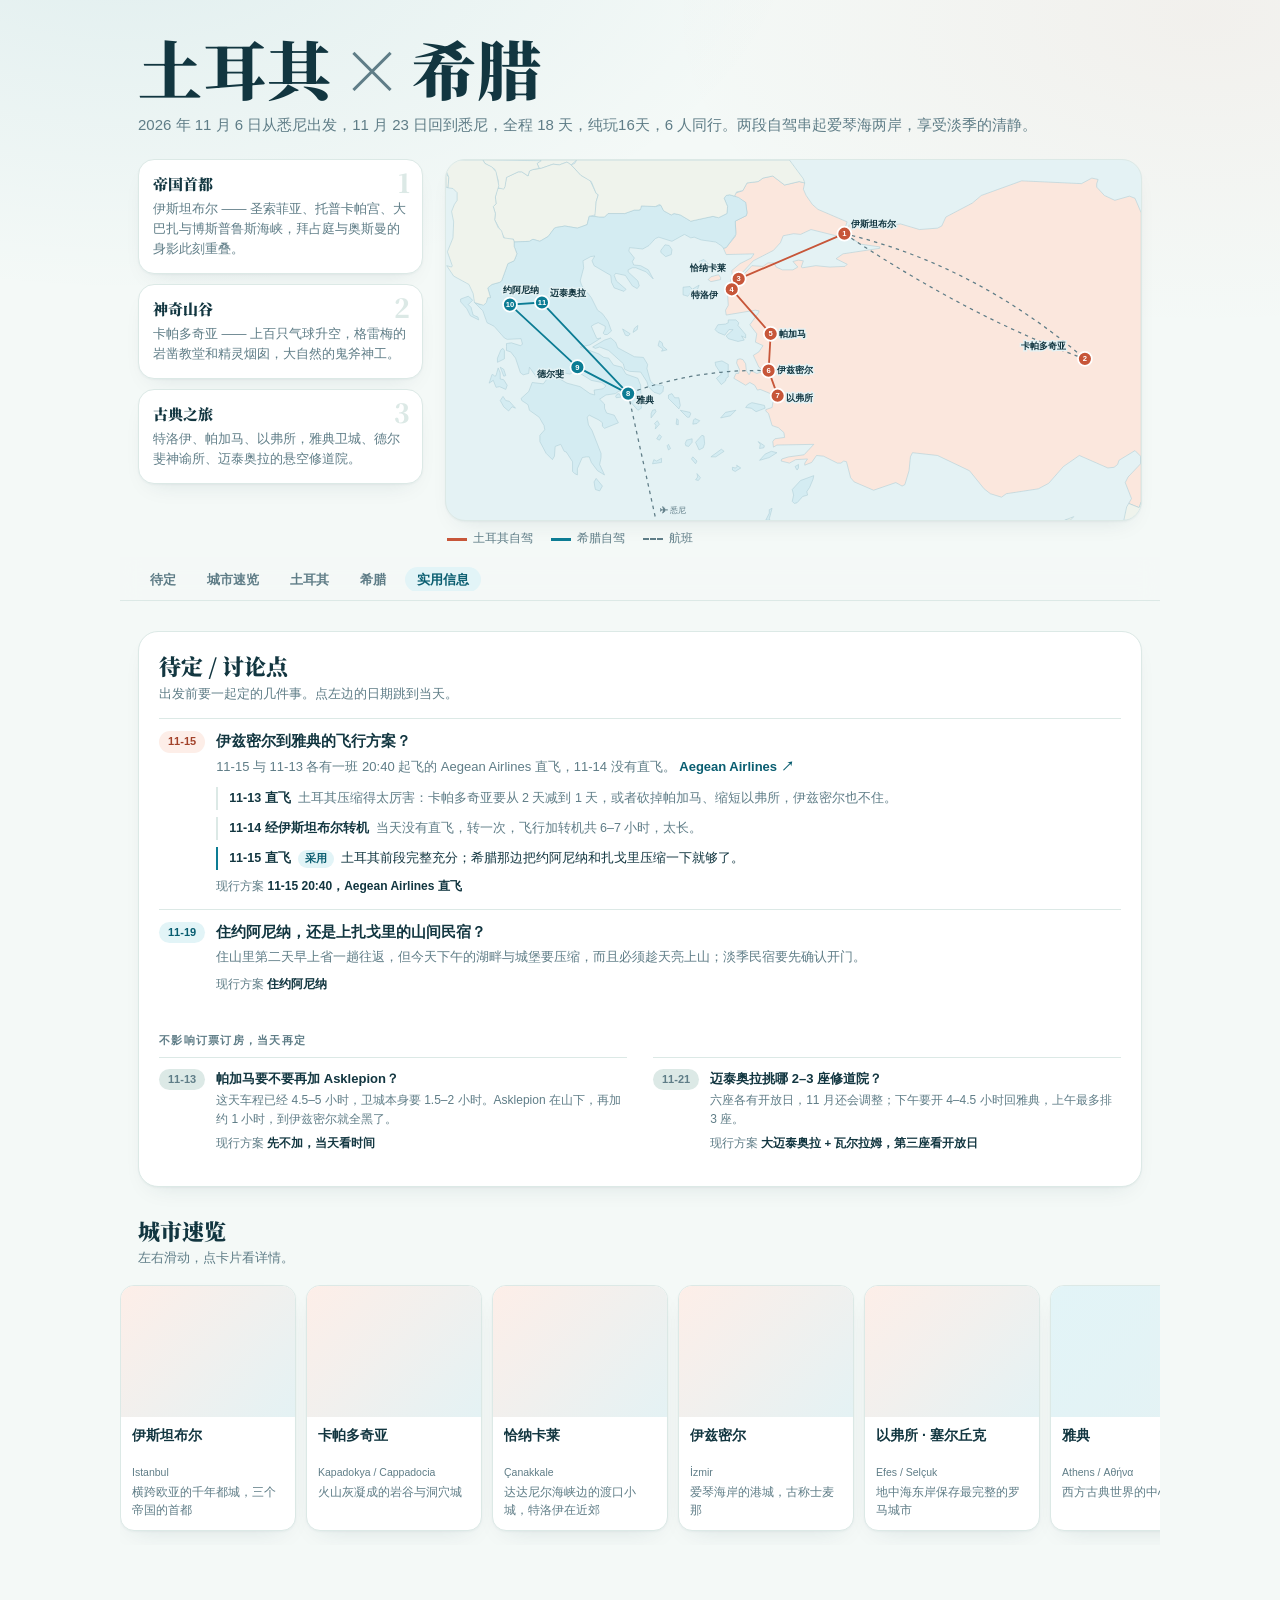
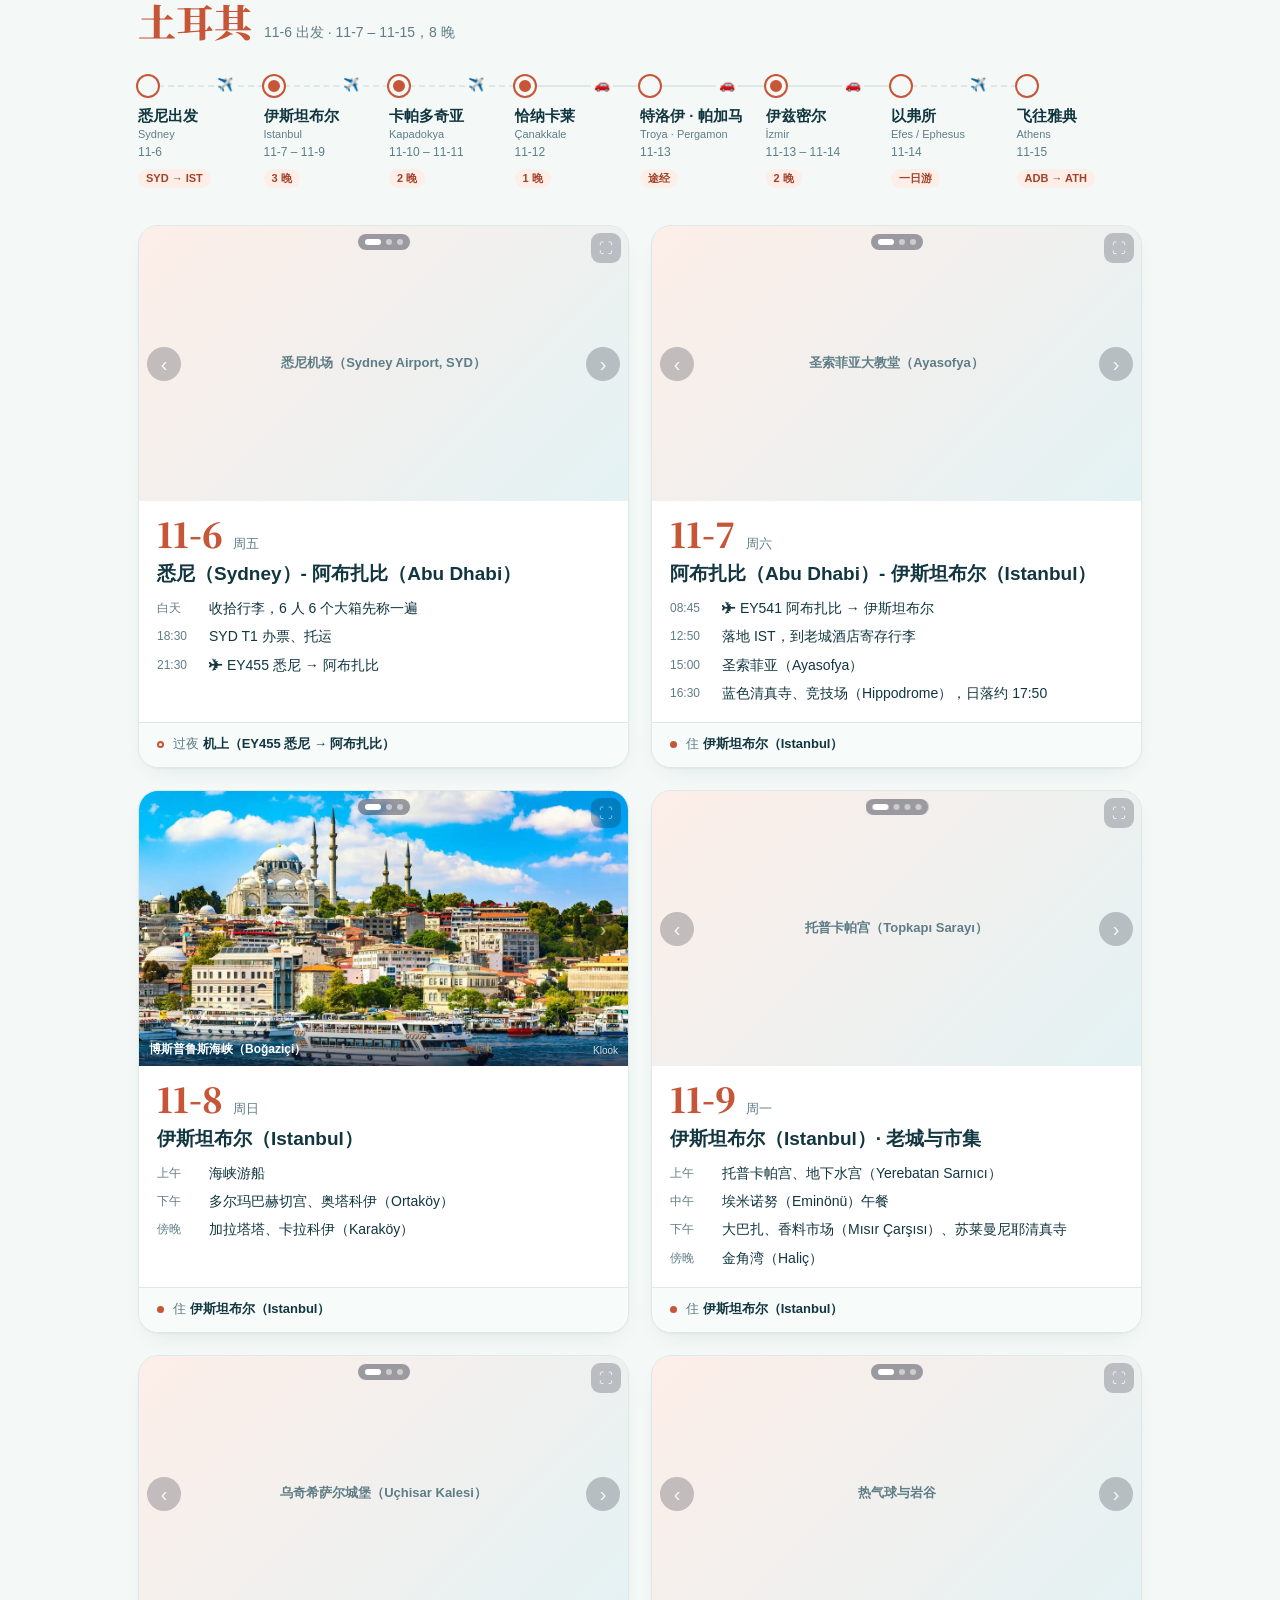
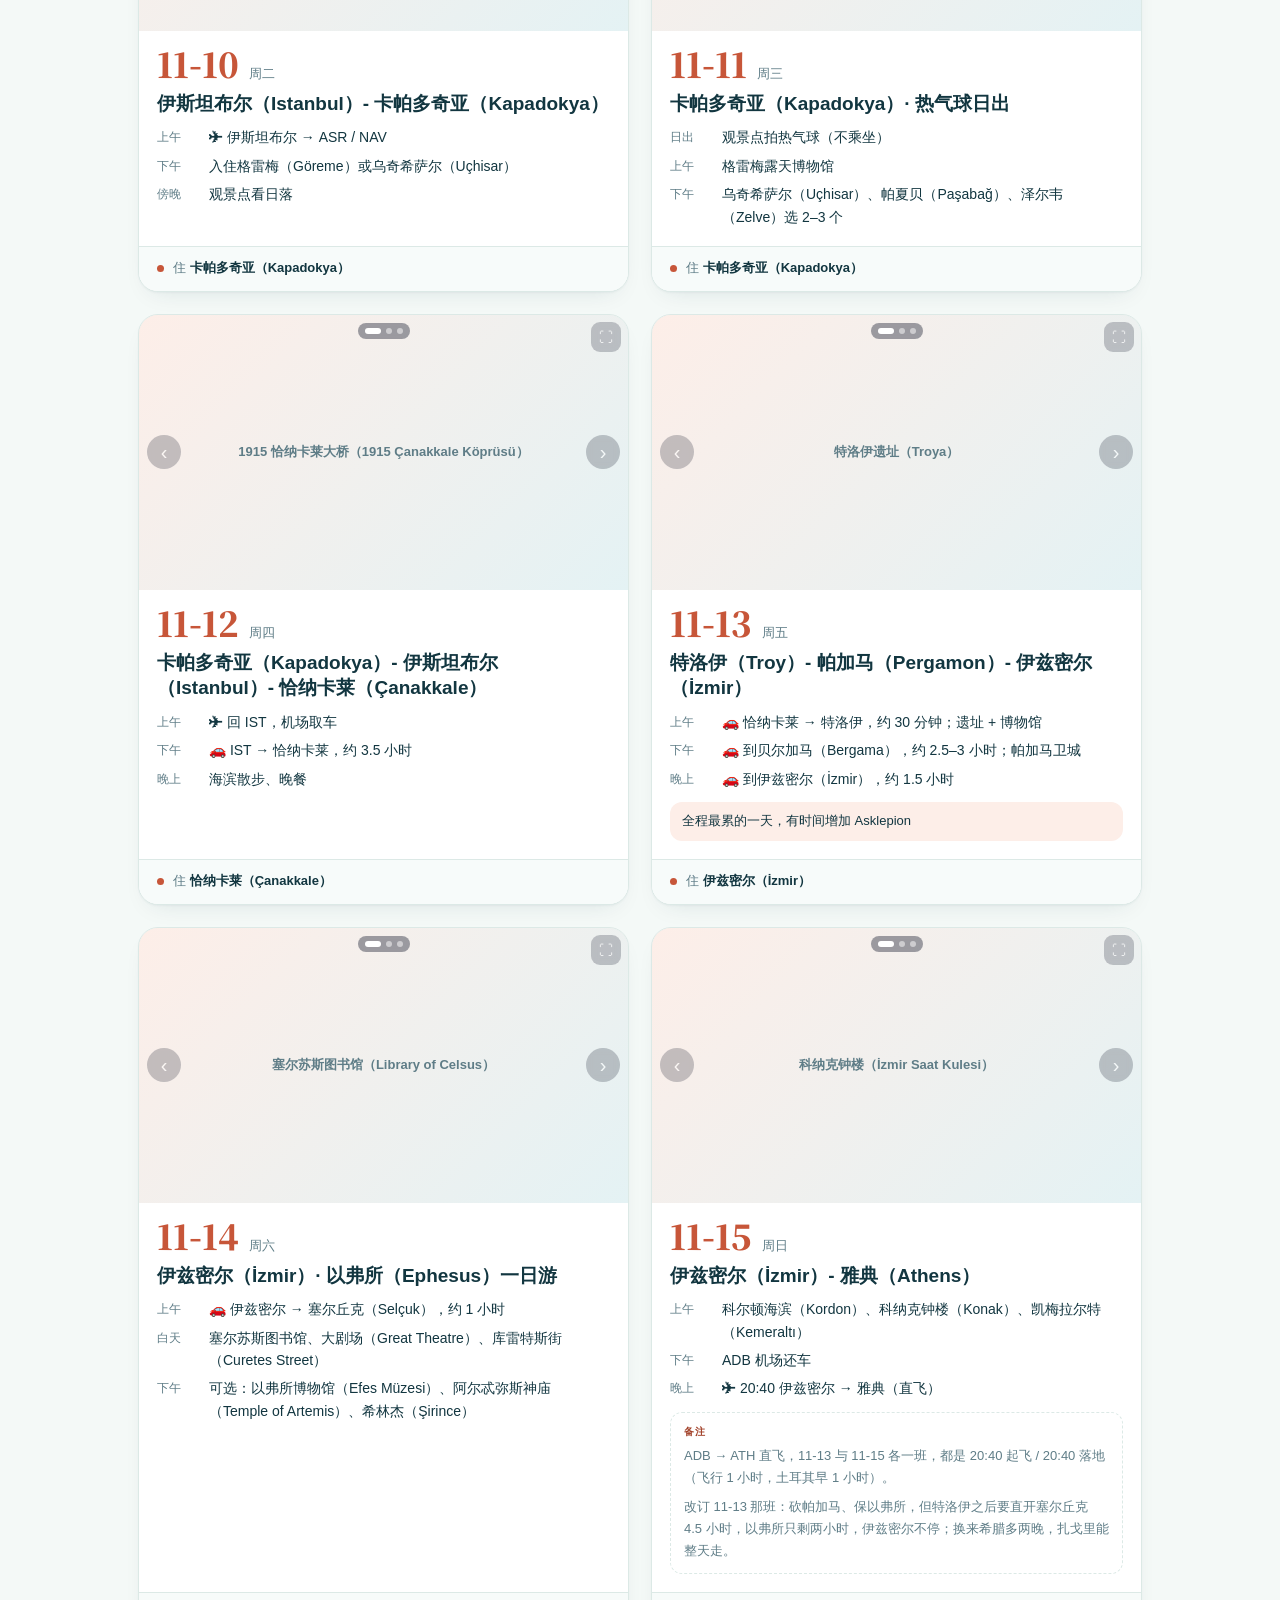
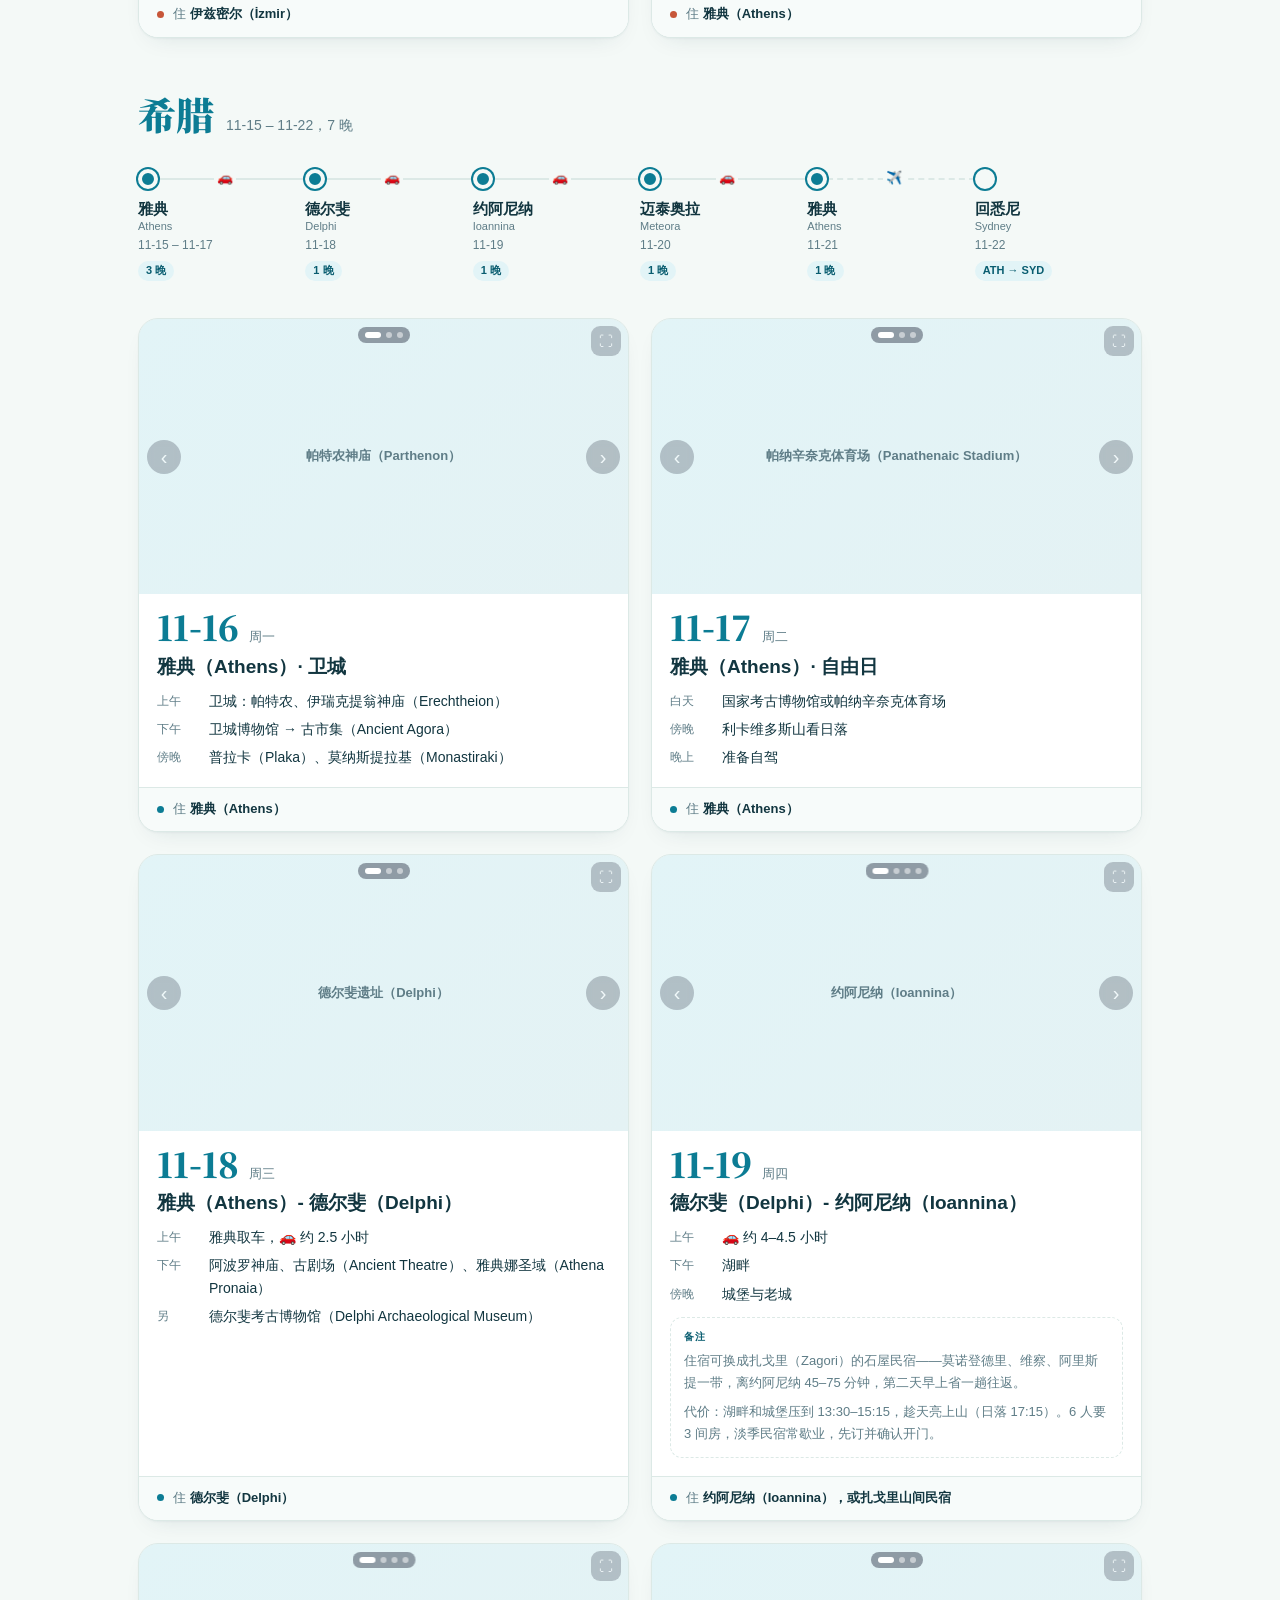
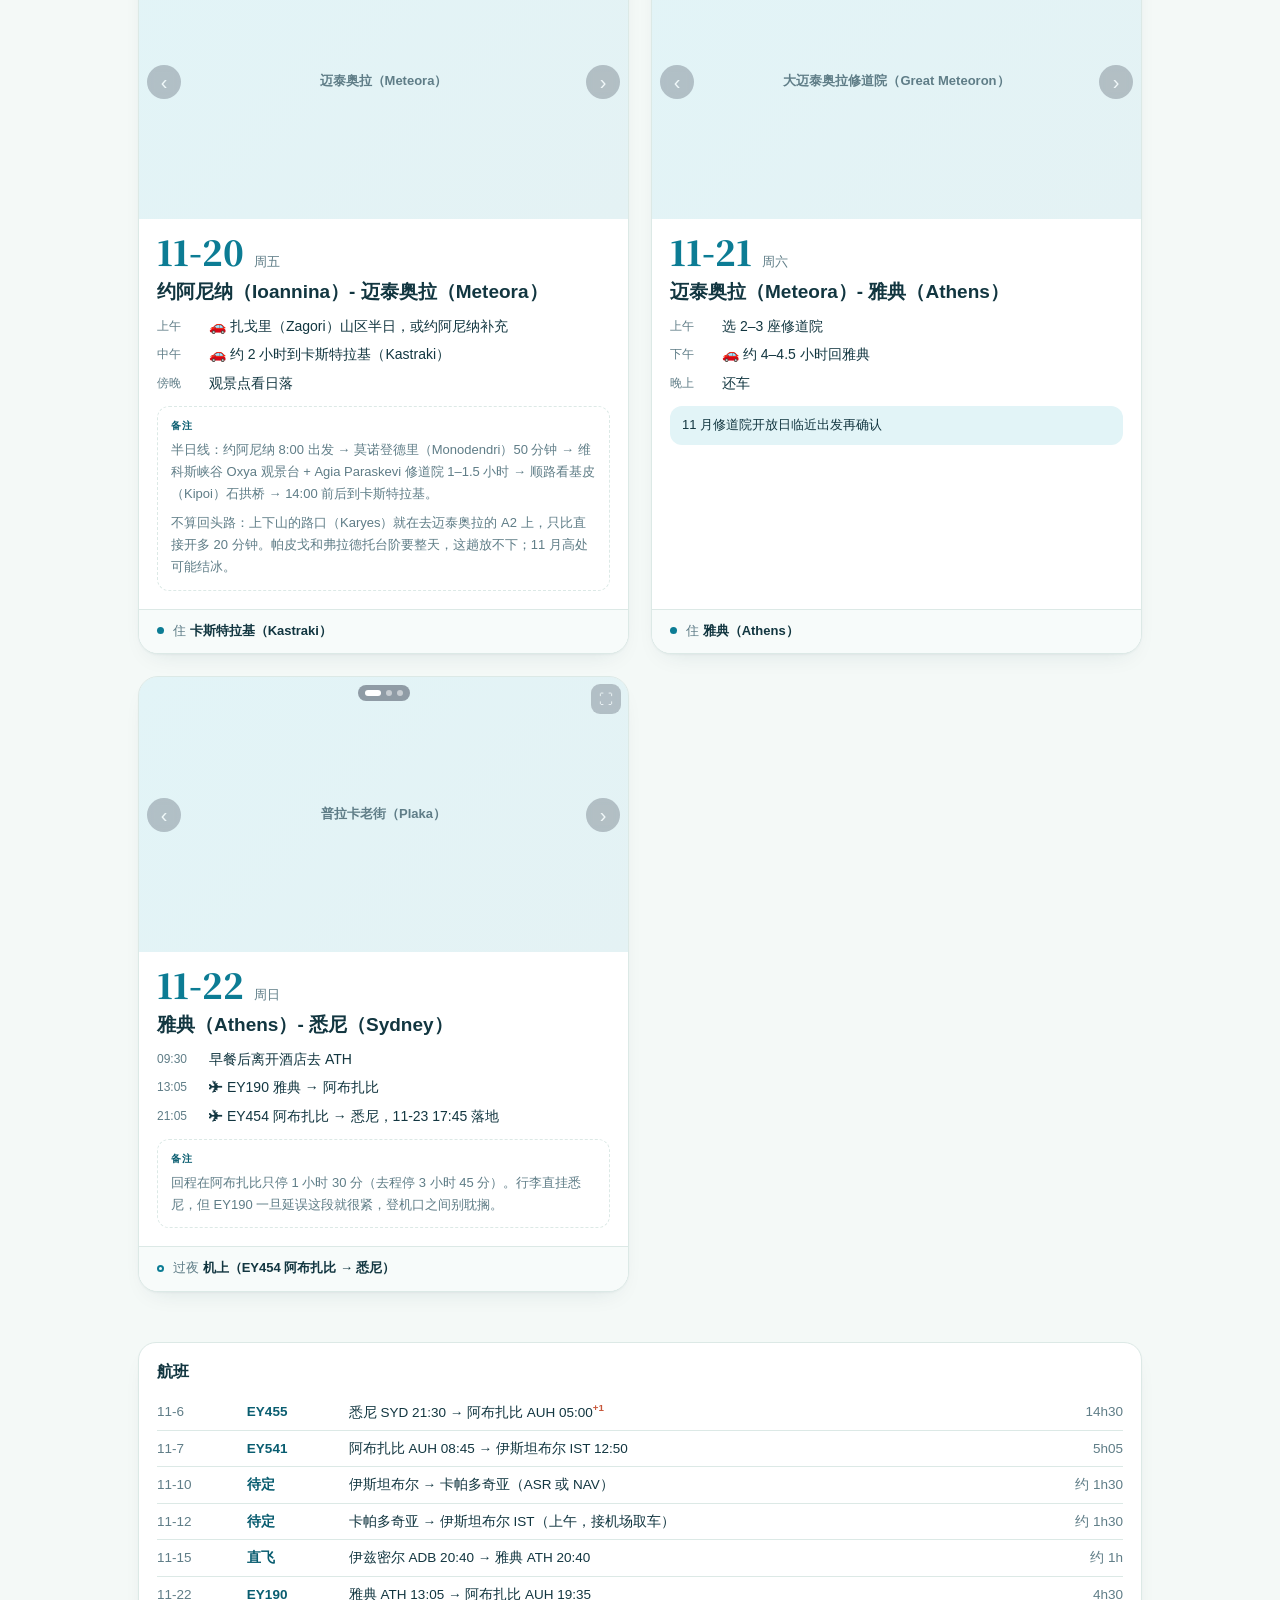
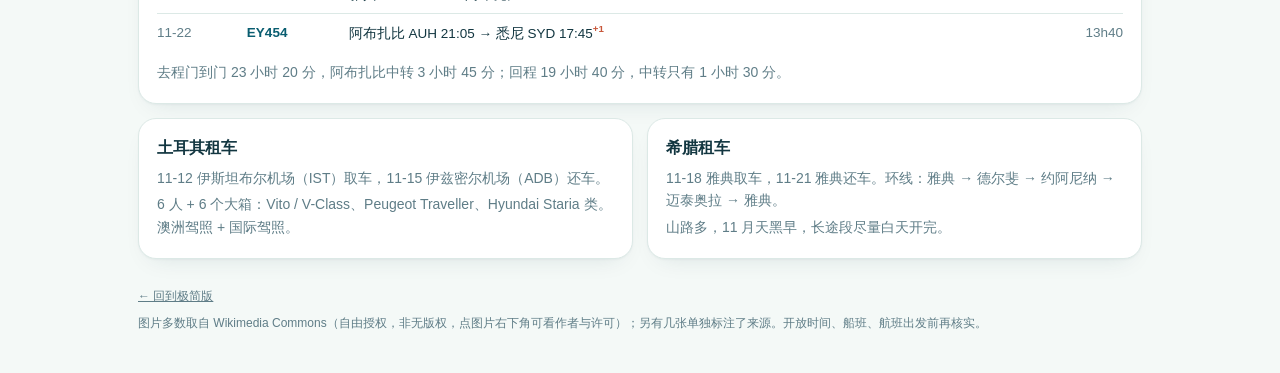
==== full.html @ f86161c6 "极简版升为首页，完整版备份；加入 A/B 方案切换 首页换成极简版（原 index 存为 full.html）： - 表面只放关键信息，详情全部进 popup；行程改单列，每天一行   显示日期、城市" ====
<!doctype html>
<html lang="zh-CN">

<head>
  <meta charset="utf-8">
  <meta name="viewport" content="width=device-width, initial-scale=1, viewport-fit=cover">
  <meta name="color-scheme" content="light">
  <meta name="theme-color" content="#f4f9f7">
  <title>土耳其 × 希腊 2026.11 · 完整版</title>
  <link rel="preconnect" href="https://fonts.googleapis.com">
  <link rel="preconnect" href="https://fonts.gstatic.com" crossorigin>
  <link href="https://fonts.googleapis.com/css2?family=Noto+Serif+SC:wght@600;900&display=swap" rel="stylesheet">
  <link rel="stylesheet" href="css/styles.css">
</head>

<body>
  <div class="wrap">
    <header class="hero">
      <h1>土耳其<span class="x">×</span>希腊</h1>
      <p class="lede">2026 年 11 月 6 日从悉尼出发，11 月 23 日回到悉尼，全程 18 天，纯玩16天，6 人同行。两段自驾串起爱琴海两岸，享受淡季的清静。</p>
      <div class="herogrid">
        <ul class="highs">
        <li><b>帝国首都</b><span>伊斯坦布尔 —— 圣索菲亚、托普卡帕宫、大巴扎与博斯普鲁斯海峡，拜占庭与奥斯曼的身影此刻重叠。</span></li>
        <li><b>神奇山谷</b><span>卡帕多奇亚 —— 上百只气球升空，格雷梅的岩凿教堂和精灵烟囱，大自然的鬼斧神工。</span></li>
        <li><b>古典之旅</b><span>特洛伊、帕加马、以弗所，雅典卫城、德尔斐神谕所、迈泰奥拉的悬空修道院。</span></li>
        </ul>
        <div class="mapcol">
        <div class="map" role="img" aria-label="行程路线示意图"><svg viewBox="0 0 1000 518" xmlns="http://www.w3.org/2000/svg">
          <path class="cty TUR"
            d="M381,175L377,172L381,168L392,165L395,169L395,172L381,175ZM997,500L982,494L986,487L977,464L981,456L999,437L999,426L991,418L968,432L966,438L961,442L952,443L911,425L888,441L867,465L852,473L806,480L799,485L783,480L774,473L753,447L707,425L671,421L668,427L666,447L660,467L656,469L647,464L615,475L587,463L582,457L576,434L572,433L568,436L563,436L543,426L533,425L526,435L516,439L516,436L520,430L503,431L494,436L482,433L483,430L493,427L515,424L529,409L476,410L471,413L470,405L473,401L487,399L486,392L478,385L469,382L464,365L460,361L460,359L469,356L471,344L469,337L452,330L448,331L444,324L437,320L431,324L414,314L417,307L421,307L422,301L418,292L419,287L423,286L427,287L431,293L432,303L436,309L439,303L447,307L461,303L464,301L454,301L450,298L442,281L450,276L456,267L445,262L447,250L437,237L450,219L450,217L445,216L403,223L402,216L406,209L405,192L407,183L415,181L425,168L440,152L456,153L463,148L472,148L475,154L484,158L499,158L506,154L499,146L507,144L514,145L511,154L513,155L532,152L552,154L574,153L577,150L561,142L571,135L624,127L624,125L596,121L581,111L577,106L580,93L583,90L593,89L628,95L654,92L681,100L707,98L713,95L719,82L757,62L770,51L828,30L914,34L929,26L938,28L936,34L936,39L947,51L962,58L983,52L991,55L1000,76L1000,492L997,500ZM514,42L518,51L527,64L535,71L577,89L571,106L561,109L525,100L510,107L500,106L485,109L481,119L471,130L442,145L416,173L408,177L412,167L411,159L423,149L439,141L443,135L403,136L399,127L403,126L416,110L417,104L416,88L432,80L433,76L431,61L415,52L416,48L427,44L433,33L449,31L456,26L470,23L487,36L508,31L516,33L514,42Z" />
          <path class="cty SYR" d="M982,494L997,500L1000,492L1000,518L975,518L979,499L982,494Z" />
          <path class="cty SRB" d="M188,0L180,7L174,3L163,7L154,6L137,12L134,12L131,5L137,0L188,0Z" />
          <path class="cty MNE" d="M9,0L2,11L0,15L0,0L9,0ZM0,19L4,25L3,40L0,39L0,19Z" />
          <path class="cty MKD"
            d="M137,12L154,6L163,7L174,3L180,7L194,22L207,29L216,48L219,50L216,60L215,79L206,81L203,93L195,96L189,98L171,95L159,97L156,98L147,110L135,117L125,114L120,117L98,118L97,114L85,114L70,86L71,77L68,67L72,63L71,53L74,41L84,40L87,25L104,17L109,17L118,23L120,16L124,14L137,12Z" />
          <path class="cty KOS"
            d="M137,1L131,5L134,12L124,14L120,16L118,23L109,17L104,17L87,25L85,38L83,42L75,40L75,29L70,13L56,5L53,0L137,1Z" />
          <path class="cty GRC"
            d="M505,446L502,441L507,438L507,443L505,446ZM78,315L83,316L88,324L86,330L77,326L72,327L68,317L62,321L66,309L67,308L70,311L72,310L75,299L78,306L78,315ZM100,357L95,355L90,361L83,355L78,346L82,340L86,346L91,347L100,357ZM84,286L74,291L74,285L79,273L82,271L84,274L84,286ZM83,311L80,303L78,298L83,301L86,310L83,311ZM47,230L35,224L30,214L21,204L21,200L32,196L37,200L38,202L32,208L36,212L39,223L46,226L47,230ZM247,270L271,283L284,284L290,294L289,300L294,318L299,323L311,324L313,326L312,333L308,337L299,334L291,326L289,319L280,305L264,304L257,301L255,293L234,274L221,269L215,271L211,269L228,259L237,256L244,262L247,270ZM262,253L258,252L254,243L265,250L262,253ZM269,248L271,242L276,238L275,244L269,248ZM318,273L310,275L312,272L305,267L307,260L311,263L312,268L318,273ZM316,139L309,133L309,130L315,122L321,123L325,129L324,136L316,139ZM252,341L245,342L244,340L246,337L249,336L252,341ZM221,476L215,474L214,470L213,463L216,458L225,469L221,476ZM465,508L465,503L469,501L465,516L466,518L460,518L465,508ZM451,415L452,409L449,405L458,411L457,414L451,415ZM451,432L459,423L468,419L476,421L465,428L451,432ZM364,417L359,406L368,396L371,397L372,408L370,414L364,417ZM349,412L345,411L344,408L346,403L354,401L354,406L349,412ZM363,461L359,460L362,456L361,451L366,457L363,461ZM359,437L353,430L355,427L361,433L359,437ZM440,349L458,353L459,357L446,362L439,357L431,356L434,352L440,349ZM395,371L402,363L417,360L409,368L395,371ZM388,427L381,427L396,416L400,419L388,427ZM424,443L416,448L412,446L412,442L416,443L419,441L418,439L424,443ZM295,371L295,365L297,360L301,359L302,362L295,371ZM301,387L302,382L300,379L304,375L307,380L301,387ZM310,429L310,435L297,437L299,431L303,433L310,429ZM334,381L331,380L332,372L334,374L334,381ZM335,358L320,343L320,338L325,336L329,342L335,342L337,353L335,358ZM350,370L347,370L337,360L351,363L352,365L350,370ZM320,417L318,411L320,409L323,415L320,417ZM396,323L389,314L396,308L388,296L387,291L397,289L406,294L406,312L403,314L402,318L396,323ZM420,238L431,251L431,256L425,253L429,259L420,261L406,257L403,253L413,244L407,244L401,252L391,248L387,244L391,237L402,236L406,234L406,230L417,230L421,234L420,238ZM371,152L364,146L371,143L378,150L371,152ZM364,180L358,197L353,196L352,191L348,196L341,194L341,183L351,182L354,186L364,180ZM355,380L356,374L358,372L365,375L361,379L355,380ZM307,403L303,401L307,395L310,398L307,403ZM501,494L498,491L500,482L498,474L510,461L529,454L528,459L523,471L519,477L520,482L513,484L505,493L501,494ZM421,54L431,61L433,76L432,80L416,88L417,107L403,126L399,127L397,124L388,118L367,115L357,111L352,112L343,107L325,117L306,111L301,113L292,123L283,128L264,126L263,131L271,141L268,146L270,151L280,152L291,158L298,171L288,161L273,155L268,155L262,158L262,161L276,174L278,181L275,185L268,181L258,166L244,163L242,166L245,174L259,186L256,189L242,184L238,176L237,166L213,152L210,145L214,138L208,139L197,145L198,155L193,174L195,180L209,198L218,216L225,221L233,232L238,246L232,251L228,251L226,249L229,243L229,239L219,234L214,236L209,239L212,246L217,257L223,256L207,266L193,269L220,279L227,284L234,285L241,295L253,298L259,308L276,314L280,324L281,357L276,360L253,334L249,332L244,336L230,338L221,344L228,351L228,357L231,364L242,367L248,378L228,386L225,383L225,378L220,374L206,367L203,370L205,381L210,389L223,422L223,428L221,438L228,453L218,447L209,435L206,427L202,427L196,428L189,444L189,453L185,451L182,448L182,434L173,420L170,419L165,409L157,412L156,426L153,431L144,422L135,405L135,396L142,388L141,382L134,370L120,360L118,352L109,346L108,343L119,333L124,320L140,322L149,310L157,311L174,321L193,326L207,336L214,338L213,331L226,329L230,325L224,320L209,317L185,302L179,308L158,304L129,311L120,298L119,307L111,309L107,306L100,285L93,276L87,274L87,268L87,264L94,263L107,267L110,265L108,257L88,258L84,256L69,239L59,234L53,217L41,205L49,208L56,207L60,198L64,198L60,184L66,179L77,176L80,174L89,149L98,145L102,135L98,124L98,118L120,117L125,114L135,117L147,110L156,98L159,97L171,95L189,98L203,93L206,81L228,82L233,77L257,77L271,72L279,72L281,66L301,67L309,65L313,73L324,79L328,77L337,79L352,88L384,81L392,83L404,77L405,67L400,55L403,51L408,50L421,54Z" />
          <path class="cty CYN" d="M890,518L903,513L898,518L890,518Z" />
          <path class="cty BGR"
            d="M508,31L487,36L470,23L456,26L449,31L433,33L427,44L418,46L415,52L408,50L403,51L400,55L405,67L404,77L392,83L384,81L352,88L337,79L328,77L324,79L313,73L309,65L307,64L301,67L281,66L280,71L277,72L271,72L257,77L233,77L228,82L220,82L214,81L216,60L219,50L216,48L209,31L194,22L180,7L185,5L188,0L494,0L514,27L516,33L508,31Z" />
          <path class="cty ALB"
            d="M3,40L4,25L0,15L9,0L53,0L56,5L66,10L72,17L76,37L71,53L72,63L68,67L71,77L70,86L75,97L80,102L83,112L97,114L98,118L98,124L102,135L98,145L89,149L80,174L77,176L66,179L60,184L64,198L60,198L58,205L54,209L41,205L39,192L33,179L11,167L1,152L8,154L9,152L2,132L10,112L11,89L8,74L12,64L16,58L16,47L10,41L3,40Z" />
          <path class="fly" d="M573,106 Q760,150 919,286" />
          <path class="fly" d="M919,286 Q760,230 573,106" />
          <path class="fly" d="M464,303 Q360,300 262,336" />
          <path class="fly" d="M262,336 L302,518" />
          <polyline class="drive" style="stroke:var(--tr)" points="573,106 421,171 411,186 467,250 464,303 477,339" />
          <polyline class="drive" style="stroke:var(--gr)" points="262,336 189,298 92,208 138,205 262,336" />
          <g class="stop" data-to="d7" tabindex="0" role="button" aria-label="伊斯坦布尔">
            <circle cx="573" cy="106" r="10" fill="var(--tr)" /><text class="n" x="573" y="106">1</text><text class="l"
              x="583" y="96">伊斯坦布尔</text>
          </g>
          <g class="stop" data-to="d10" tabindex="0" role="button" aria-label="卡帕多奇亚">
            <circle cx="919" cy="286" r="10" fill="var(--tr)" /><text class="n" x="919" y="286">2</text><text class="l"
              x="827" y="272">卡帕多奇亚</text>
          </g>
          <g class="stop" data-to="d12" tabindex="0" role="button" aria-label="恰纳卡莱">
            <circle cx="421" cy="171" r="10" fill="var(--tr)" /><text class="n" x="421" y="171">3</text><text class="l"
              x="351" y="159">恰纳卡莱</text>
          </g>
          <g class="stop" data-to="d13" tabindex="0" role="button" aria-label="特洛伊">
            <circle cx="411" cy="186" r="10" fill="var(--tr)" /><text class="n" x="411" y="186">4</text><text class="l"
              x="353" y="198">特洛伊</text>
          </g>
          <g class="stop" data-to="d13" tabindex="0" role="button" aria-label="帕加马">
            <circle cx="467" cy="250" r="10" fill="var(--tr)" /><text class="n" x="467" y="250">5</text><text class="l"
              x="479" y="254">帕加马</text>
          </g>
          <g class="stop" data-to="d13" tabindex="0" role="button" aria-label="伊兹密尔">
            <circle cx="464" cy="303" r="10" fill="var(--tr)" /><text class="n" x="464" y="303">6</text><text class="l"
              x="476" y="307">伊兹密尔</text>
          </g>
          <g class="stop" data-to="d14" tabindex="0" role="button" aria-label="以弗所">
            <circle cx="477" cy="339" r="10" fill="var(--tr)" /><text class="n" x="477" y="339">7</text><text class="l"
              x="489" y="347">以弗所</text>
          </g>
          <g class="stop" data-to="d16" tabindex="0" role="button" aria-label="雅典">
            <circle cx="262" cy="336" r="10" fill="var(--gr)" /><text class="n" x="262" y="336">8</text><text class="l"
              x="274" y="350">雅典</text>
          </g>
          <g class="stop" data-to="d18" tabindex="0" role="button" aria-label="德尔斐">
            <circle cx="189" cy="298" r="10" fill="var(--gr)" /><text class="n" x="189" y="298">9</text><text class="l"
              x="131" y="312">德尔斐</text>
          </g>
          <g class="stop" data-to="d19" tabindex="0" role="button" aria-label="约阿尼纳">
            <circle cx="92" cy="208" r="10" fill="var(--gr)" /><text class="n" x="92" y="208">10</text><text class="l"
              x="82" y="192">约阿尼纳</text>
          </g>
          <g class="stop" data-to="d20" tabindex="0" role="button" aria-label="迈泰奥拉">
            <circle cx="138" cy="205" r="10" fill="var(--gr)" /><text class="n" x="138" y="205">11</text><text class="l"
              x="150" y="195">迈泰奥拉</text>
          </g><text x="308" y="508" style="fill:var(--muted);font:12px var(--sans)">✈ 悉尼</text>
        </svg></div>
      <div class="map-key"><span><i class="k1"></i>土耳其自驾</span><span><i class="k2"></i>希腊自驾</span><span><i
            class="k3"></i>航班</span></div>
        </div>
      </div>
    </header>

    <nav class="qnav" aria-label="快速导航">
      <ul>
        <li><a href="#topics">待定</a></li>
        <li><a href="#cities">城市速览</a></li>
        <li><a href="#tr" class="tr">土耳其</a></li>
        <li><a href="#gr">希腊</a></li>
        <li><a href="#info">实用信息</a></li>
      </ul>
    </nav>

    <section class="topics" id="topics">
      <div class="topics-head">
        <h2>待定 / 讨论点</h2>
        <p class="sub">出发前要一起定的几件事。点左边的日期跳到当天。</p>
      </div>
      <ol class="tlist" id="tlist"></ol>
    </section>

    <section class="cities" id="cities">
      <div class="cities-head">
        <h2>城市速览</h2>
        <p class="sub">左右滑动，点卡片看详情。</p>
      </div>
      <ul class="clist" id="clist"></ul>
    </section>

    <section class="country tr" id="tr">
      <div class="country-head">
        <h2>土耳其</h2><span class="range">11-6 出发 · 11-7 – 11-15，8 晚</span>
      </div>
      <div class="nodes" id="nodes-tr"></div>
      <p class="swipe-hint">左右滑动查看，点城市跳到当天</p>
      <div class="days" id="days-tr"></div>
    </section>

    <section class="country gr" id="gr">
      <div class="country-head">
        <h2>希腊</h2><span class="range">11-15 – 11-22，7 晚</span>
      </div>
      <div class="nodes" id="nodes-gr"></div>
      <p class="swipe-hint">左右滑动查看，点城市跳到当天</p>
      <div class="days" id="days-gr"></div>
    </section>

    <div class="info" id="info">
      <section class="wide">
        <h3>航班</h3>
        <div class="tscroll">
          <table class="flights">
            <tr>
              <td class="dt">11-6</td>
              <td class="fn">EY455</td>
              <td>悉尼 SYD 21:30 → 阿布扎比 AUH 05:00<sup>+1</sup></td>
              <td class="du">14h30</td>
            </tr>
            <tr>
              <td class="dt">11-7</td>
              <td class="fn">EY541</td>
              <td>阿布扎比 AUH 08:45 → 伊斯坦布尔 IST 12:50</td>
              <td class="du">5h05</td>
            </tr>
            <tr>
              <td class="dt">11-10</td>
              <td class="fn">待定</td>
              <td>伊斯坦布尔 → 卡帕多奇亚（ASR 或 NAV）</td>
              <td class="du">约 1h30</td>
            </tr>
            <tr>
              <td class="dt">11-12</td>
              <td class="fn">待定</td>
              <td>卡帕多奇亚 → 伊斯坦布尔 IST（上午，接机场取车）</td>
              <td class="du">约 1h30</td>
            </tr>
            <tr>
              <td class="dt">11-15</td>
              <td class="fn">直飞</td>
              <td>伊兹密尔 ADB 20:40 → 雅典 ATH 20:40</td>
              <td class="du">约 1h</td>
            </tr>
            <tr>
              <td class="dt">11-22</td>
              <td class="fn">EY190</td>
              <td>雅典 ATH 13:05 → 阿布扎比 AUH 19:35</td>
              <td class="du">4h30</td>
            </tr>
            <tr>
              <td class="dt">11-22</td>
              <td class="fn">EY454</td>
              <td>阿布扎比 AUH 21:05 → 悉尼 SYD 17:45<sup>+1</sup></td>
              <td class="du">13h40</td>
            </tr>
          </table>
        </div>
        <p>去程门到门 23 小时 20 分，阿布扎比中转 3 小时 45 分；回程 19 小时 40 分，中转只有 1 小时 30 分。</p>
      </section>
      <section class="tr">
        <h3>土耳其租车</h3>
        <p>11-12 伊斯坦布尔机场（IST）取车，11-15 伊兹密尔机场（ADB）还车。</p>
        <p>6 人 + 6 个大箱：Vito / V-Class、Peugeot Traveller、Hyundai Staria 类。澳洲驾照 + 国际驾照。</p>
      </section>
      <section class="gr">
        <h3>希腊租车</h3>
        <p>11-18 雅典取车，11-21 雅典还车。环线：雅典 → 德尔斐 → 约阿尼纳 → 迈泰奥拉 → 雅典。</p>
        <p>山路多，11 月天黑早，长途段尽量白天开完。</p>
      </section>
    </div>
    <footer>
      <p style="margin:0 0 8px"><a href="index.html">← 回到极简版</a></p>
      图片多数取自 Wikimedia Commons（自由授权，非无版权，点图片右下角可看作者与许可）；另有几张单独标注了来源。开放时间、船班、航班出发前再核实。</footer>
  </div>

  <div class="lb" id="lb" hidden role="dialog" aria-modal="true" aria-label="图片浏览">
    <div class="lbbox">
      <div class="lbstage">
        <div class="lbtrack" id="lbtrack"></div>
        <div class="lbdots" id="lbdots"></div>
        <button class="lbclose" id="lbclose" aria-label="关闭">✕</button>
        <button class="lbarrow prev" id="lbprev" aria-label="上一张">‹</button>
        <button class="lbarrow next" id="lbnext" aria-label="下一张">›</button>
      </div>
      <div class="lbcap">
        <span class="t" id="lbtxt"></span>
        <span class="n" id="lbnum"></span>
        <a id="lblink" target="_blank" rel="noopener" hidden></a>
      </div>
    </div>
  </div>

  <div class="cb" id="cb" hidden role="dialog" aria-modal="true" aria-labelledby="cbname">
    <div class="cbbox">
      <div class="cbhero">
        <figure class="cbph empty" id="cbph"><img alt=""><figcaption><a class="cr" target="_blank" rel="noopener"></a></figcaption></figure>
        <button class="cbclose" id="cbclose" aria-label="关闭">✕</button>
        <div class="cbtitle">
          <span class="nt" id="cbnt"></span>
          <h3 id="cbname"></h3>
          <p id="cben"></p>
        </div>
      </div>
      <div class="cbbody" id="cbbody"></div>
    </div>
  </div>

  <script src="js/data.js"></script>
  <script src="js/app.js"></script>
</body>

</html>
---- css/styles.css ----
/* 土耳其 × 希腊 2026.11 —— 样式（单一 light theme） */
:root{
  color-scheme:light;
  /* 纸面：极浅的薄荷灰白，比纯白柔和 */
  --bg:#f4f9f7;--surface:#fff;--surface-2:#f7fbfa;--ink:#123640;--muted:#5f7d87;--line:#dce9e6;
  /* 土耳其：赤陶 */
  --tr:#c75639;--tr-soft:#fdeee8;--tr-deep:#a2422a;--tr-land:#fbe7dd;
  /* 希腊：爱琴蓝绿 */
  --gr:#0c7c94;--gr-soft:#e2f4f7;--gr-deep:#095d70;--gr-land:#d4ecf2;
  --sea:#e4f2f4;--land:#eff3ec;--coast:#accdd5;
  --glow1:rgba(12,124,148,.085);--glow2:rgba(199,86,57,.055);
  --shadow:0 1px 2px rgba(18,54,64,.04),0 10px 26px -14px rgba(18,54,64,.15);
  --serif:"Noto Serif SC","Songti SC","STSong",serif;
  --sans:-apple-system,BlinkMacSystemFont,"PingFang SC","Hiragino Sans GB","Microsoft YaHei",sans-serif;
  box-sizing:border-box;padding-top:env(safe-area-inset-top,0px);padding-bottom:env(safe-area-inset-bottom,0px);
}
*,*:before,*:after{box-sizing:inherit}
html{scroll-padding-top:calc(58px + env(safe-area-inset-top,0px));scroll-behavior:smooth}
@media (prefers-reduced-motion:reduce){html{scroll-behavior:auto}}
body{margin:0;background:var(--bg);color:var(--ink);font-family:var(--sans);line-height:1.6;-webkit-font-smoothing:antialiased;
  background-image:radial-gradient(1100px 620px at 10% -10%,var(--glow1),transparent 62%),radial-gradient(900px 520px at 94% 2%,var(--glow2),transparent 60%);
  background-repeat:no-repeat;background-attachment:fixed}
a{color:inherit}
img{max-width:100%;display:block}
button{font:inherit;color:inherit}
:focus-visible{outline:2px solid var(--gr);outline-offset:3px;border-radius:6px}
.wrap{max-width:1040px;margin:0 auto;padding:0 18px}

/* hero */
.hero{padding:34px 0 8px}
.hero h1{font-family:var(--serif);font-weight:900;font-size:clamp(34px,8vw,64px);line-height:1.05;margin:0;letter-spacing:.01em}
.hero h1 .x{font-weight:600;color:var(--muted);margin:0 .12em}
.hero .lede{margin:12px 0 0;color:var(--muted);font-size:15px}

/* 亮点 + 地图：宽屏并排 */
.herogrid{margin-top:22px;display:grid;gap:18px}
@media (min-width:920px){
  .herogrid{grid-template-columns:minmax(0,.58fr) minmax(0,1.42fr);gap:22px;align-items:start}
  .herogrid .highs{grid-template-columns:1fr;gap:10px;margin:0}
  .herogrid .highs li{padding:13px 14px 14px}
  .herogrid .highs li:before{font-size:26px;top:9px;right:12px}
  .herogrid .highs b{font-size:15px;padding-right:24px}
  .herogrid .highs span{font-size:12.5px;line-height:1.6}
  .herogrid .map{margin:0}
}

/* 三条亮点 */
.highs{counter-reset:h;display:grid;gap:12px;margin:0;padding:0;list-style:none}
@media (min-width:760px) and (max-width:919.98px){.highs{grid-template-columns:repeat(3,1fr);gap:16px}}
.highs li{counter-increment:h;position:relative;padding:15px 16px 16px;background:var(--surface);
  border:1px solid var(--line);border-radius:16px;box-shadow:var(--shadow)}
.highs li:before{content:counter(h);position:absolute;top:10px;right:14px;font-family:var(--serif);
  font-weight:900;font-size:30px;line-height:1;color:var(--line)}
.highs b{display:block;font-family:var(--serif);font-weight:900;font-size:16px;line-height:1.4;margin-bottom:5px;padding-right:28px}
.highs span{display:block;font-size:13px;color:var(--muted);line-height:1.65}
.map{margin:0 0 6px;background:var(--sea);border-radius:20px;overflow:hidden;border:1px solid var(--line);box-shadow:var(--shadow)}
.map svg{width:100%;height:auto;display:block}
.map .cty{stroke:var(--coast);stroke-width:.8;fill:var(--land)}
.map .TUR{fill:var(--tr-land)}.map .GRC{fill:var(--gr-land)}
.map .drive{fill:none;stroke-width:2.6;stroke-linecap:round;stroke-linejoin:round}
.map .fly{fill:none;stroke-width:1.8;stroke-dasharray:5 6;stroke:var(--muted)}
.map .stop{cursor:pointer}
.map .stop circle{stroke:var(--surface);stroke-width:2.5}
.map .stop text.n{fill:#fff;font:700 11px var(--sans);text-anchor:middle;dominant-baseline:central;pointer-events:none}
.map .stop text.l{fill:var(--ink);font:600 13px var(--sans);paint-order:stroke;stroke:var(--sea);stroke-width:4px}
.map-key{display:flex;gap:18px;font-size:12px;color:var(--muted);margin:8px 2px 0}
.map-key i{display:inline-block;width:20px;vertical-align:middle;margin-right:6px}
.map-key .k1{border-top:3px solid var(--tr)}.map-key .k2{border-top:3px solid var(--gr)}.map-key .k3{border-top:2px dashed var(--muted)}

/* 讨论点 */
.topics{margin-top:30px;padding:20px 20px 22px;background:var(--surface);
  border:1px solid var(--line);border-radius:20px;box-shadow:var(--shadow)}
.topics h2{font-family:var(--serif);font-weight:900;font-size:22px;margin:0;line-height:1.3}
.topics .sub{margin:3px 0 0;font-size:13px;color:var(--muted)}
.tlist{list-style:none;margin:14px 0 0;padding:0;display:grid;gap:0}
@media (min-width:780px){.tlist{grid-template-columns:1fr 1fr;column-gap:26px}}
.tlist>li{display:grid;grid-template-columns:auto 1fr;gap:11px;align-items:start;
  padding:12px 0;border-top:1px solid var(--line)}
.tjump{padding:2px 9px;border:0;border-radius:999px;font-size:11px;font-weight:700;cursor:pointer;
  background:var(--gr-soft);color:var(--gr-deep);white-space:nowrap;font-variant-numeric:tabular-nums}
.tjump.tr{background:var(--tr-soft);color:var(--tr-deep)}
.tjump:hover{filter:brightness(.95)}
.tbody>b{display:block;font-size:14.5px;font-weight:600;line-height:1.5}
.tbody>span{display:block;margin-top:3px;font-size:13px;color:var(--muted);line-height:1.65}
.tbody>em{display:block;margin-top:7px;font-size:12px;font-style:normal;color:var(--muted)}
.tbody>em i{font-style:normal;font-weight:600;color:var(--ink)}
/* 影响订票订房的占整行；弱化的那些两栏并排 */
.tlist>li{grid-column:1/-1}
.tlist>li.soft{grid-column:auto;padding:11px 0}
.tlist>li.soft .tbody>b{font-size:13px;font-weight:600}
.tlist>li.soft .tbody>span{font-size:12px;line-height:1.6}
.tlist>li.soft .tbody>em{margin-top:5px;font-size:11.5px}
.tlist>li.soft .tjump{background:var(--line);color:var(--muted)}
.tlist>li.tsep{display:block;padding:20px 0 5px;border-top:0}
.tlist>li.tsep span{font-size:10.5px;font-weight:700;letter-spacing:.12em;color:var(--muted)}

/* 方案取舍：被采用的那条左侧亮色轨 */
.topts{list-style:none;margin:9px 0 0;padding:0;display:grid;gap:7px}
.topts li{padding:1px 0 1px 11px;border-left:2px solid var(--line);font-size:12.5px;color:var(--muted);line-height:1.7}
.topts li.yes{border-left-color:var(--gr);color:var(--ink)}
.topts b{font-weight:600;color:var(--ink);margin-right:7px}
.topts i{display:inline-block;margin-right:7px;padding:0 7px;border-radius:999px;font-style:normal;
  font-size:10.5px;font-weight:700;letter-spacing:.02em;background:var(--line);color:var(--muted)}
.topts li.yes i{background:var(--gr-soft);color:var(--gr-deep)}
.tlink{white-space:nowrap;font-weight:600;color:var(--gr-deep);text-decoration:none}
.tlink:hover{text-decoration:underline}

/* 城市速览：单列小卡片 */
.cities{margin-top:30px}
.cities-head h2{font-family:var(--serif);font-weight:900;font-size:22px;margin:0;line-height:1.3}
.cities-head .sub{margin:3px 0 0;font-size:13px;color:var(--muted)}
/* 一排横向滑动的小卡片：只放封面 + 城市名 */
.clist{list-style:none;margin:14px -18px 0;padding:2px 18px 14px;display:flex;gap:10px;
  overflow-x:auto;scroll-snap-type:x mandatory;scrollbar-width:none;-webkit-overflow-scrolling:touch}
.clist::-webkit-scrollbar{display:none}
.clist>li{flex:0 0 auto;scroll-snap-align:start;display:flex}
.ccard{display:block;width:176px;padding:0;text-align:left;cursor:pointer;
  background:var(--surface);border:1px solid var(--line);border-radius:14px;overflow:hidden;
  box-shadow:var(--shadow);transition:border-color .15s,transform .15s}
.ccard:hover{border-color:var(--acc);transform:translateY(-2px)}
.ccard.tr{--acc:var(--tr);--soft:var(--tr-soft);--deep:var(--tr-deep)}
.ccard.gr{--acc:var(--gr);--soft:var(--gr-soft);--deep:var(--gr-deep)}
.cthumb{position:relative;margin:0;width:100%;aspect-ratio:4/3;overflow:hidden;
  background:linear-gradient(135deg,var(--soft),var(--sea))}
.cthumb img{width:100%;height:100%;object-fit:cover;opacity:0;transition:opacity .4s}
.cthumb img.ok{opacity:1}
/* 文字区各行都预留固定高度，卡片高度与内容无关 */
.cbody{display:block;padding:9px 11px 11px}
.cn{display:-webkit-box;-webkit-line-clamp:2;-webkit-box-orient:vertical;overflow:hidden;
  font-weight:700;font-size:14px;line-height:1.35;min-height:2.7em}
.cen{display:block;margin-top:1px;font-size:10.5px;color:var(--muted);line-height:1.35;
  white-space:nowrap;overflow:hidden;text-overflow:ellipsis}
.cone{display:-webkit-box;-webkit-line-clamp:2;-webkit-box-orient:vertical;overflow:hidden;
  margin-top:5px;font-size:11.5px;color:var(--muted);line-height:1.55;min-height:3.1em}

/* 城市详情 popup */
.cb{position:fixed;inset:0;z-index:95;display:flex;align-items:center;justify-content:center;
  padding:clamp(10px,4vw,40px);background:rgba(13,32,39,.6);
  -webkit-backdrop-filter:blur(7px);backdrop-filter:blur(7px);animation:lbfade .18s ease-out}
.cb[hidden]{display:none}
.cb.tr{--acc:var(--tr);--soft:var(--tr-soft);--deep:var(--tr-deep)}
.cb.gr{--acc:var(--gr);--soft:var(--gr-soft);--deep:var(--gr-deep)}
.cbbox{position:relative;width:100%;max-width:560px;max-height:100%;display:flex;flex-direction:column;
  background:var(--surface);border-radius:20px;overflow:hidden;
  box-shadow:0 34px 90px -24px rgba(8,26,33,.6);animation:lbpop .24s cubic-bezier(.2,.9,.3,1)}
.cbhero{position:relative;flex:0 0 auto}
.cbph{position:relative;margin:0;aspect-ratio:16/9;overflow:hidden;background:linear-gradient(135deg,var(--soft),var(--sea))}
.cbph img{width:100%;height:100%;object-fit:cover}
.cbph.empty img{display:none}
.cbph figcaption{position:absolute;top:8px;left:12px;font-size:10px;color:#fff;opacity:.75;text-shadow:0 1px 3px rgba(0,0,0,.6)}
.cbtitle{position:absolute;left:0;right:0;bottom:0;padding:26px 18px 13px;color:#fff;
  background:linear-gradient(transparent,rgba(8,24,30,.86))}
.cbtitle h3{margin:2px 0 0;font-family:var(--serif);font-weight:900;font-size:25px;line-height:1.2}
.cbtitle p{margin:1px 0 0;font-size:12.5px;opacity:.82}
.cbtitle .nt{display:inline-block;padding:1px 8px;border-radius:999px;background:rgba(255,255,255,.22);
  font-size:11px;font-weight:600;font-variant-numeric:tabular-nums;-webkit-backdrop-filter:blur(3px);backdrop-filter:blur(3px)}
.cbclose{position:absolute;top:10px;right:10px;width:34px;height:34px;padding:0;border:0;border-radius:11px;
  background:rgba(13,26,32,.5);color:#fff;font-size:14px;line-height:1;display:grid;place-items:center;
  cursor:pointer;z-index:3;-webkit-backdrop-filter:blur(4px);backdrop-filter:blur(4px)}
.cbclose:hover{background:rgba(13,26,32,.8)}
.cbbody{flex:1 1 auto;min-height:0;overflow-y:auto;padding:16px 18px 18px;-webkit-overflow-scrolling:touch}
.cbintro{margin:0;font-size:13.5px;line-height:1.8;color:var(--muted)}
.cbbody h4{margin:16px 0 7px;font-size:11px;font-weight:700;letter-spacing:.14em;color:var(--deep)}
.cbbody>p:not(.cbintro){margin:0;font-size:13px;line-height:1.75;color:var(--muted)}
.cbhl{list-style:none;margin:0;padding:0;display:grid;gap:9px}
.cbhl li{padding-left:12px;border-left:2px solid var(--soft)}
.cbhl b{display:block;font-size:13.5px;font-weight:600;line-height:1.5}
.cbhl span{display:block;margin-top:1px;font-size:12.5px;color:var(--muted);line-height:1.6}
.cbjump{margin:18px 0 0;padding:9px 14px;border:0;border-radius:11px;cursor:pointer;
  background:var(--soft);color:var(--deep);font-size:13px;font-weight:600}
.cbjump:hover{filter:brightness(.96)}
@media (prefers-reduced-motion:reduce){.cb,.cbbox{animation:none}.ccard:hover{transform:none}}

/* 快速导航 */
.qnav{position:sticky;top:0;z-index:40;margin:0 -18px;padding:9px 18px;
  background:rgba(244,249,247,.86);-webkit-backdrop-filter:blur(10px);backdrop-filter:blur(10px);
  border-bottom:1px solid var(--line)}
.qnav ul{list-style:none;margin:0 auto;padding:0;max-width:1004px;display:flex;gap:7px;
  overflow-x:auto;scrollbar-width:none}
.qnav ul::-webkit-scrollbar{display:none}
.qnav a{flex:0 0 auto;padding:5px 12px;border-radius:999px;font-size:13px;font-weight:600;
  text-decoration:none;color:var(--muted);background:transparent;white-space:nowrap;transition:background .15s,color .15s}
.qnav a:hover{background:var(--surface-2);color:var(--ink)}
.qnav a.on{background:var(--gr-soft);color:var(--gr-deep)}
.qnav a.on.tr{background:var(--tr-soft);color:var(--tr-deep)}

/* country section */
.country{margin-top:46px}
.country-head{display:flex;align-items:baseline;gap:12px;flex-wrap:wrap}
.country h2{font-family:var(--serif);font-weight:900;font-size:clamp(26px,5.5vw,38px);margin:0}
.country .range{color:var(--muted);font-size:14px}
.tr{--acc:var(--tr);--soft:var(--tr-soft);--deep:var(--tr-deep)}
.gr{--acc:var(--gr);--soft:var(--gr-soft);--deep:var(--gr-deep)}
.country h2{color:var(--acc)}

/* node strip */
.nodes{margin:18px -18px 8px;padding:6px 18px 14px;display:flex;overflow-x:auto;scroll-snap-type:x mandatory;scrollbar-width:none;-webkit-overflow-scrolling:touch}
.nodes::-webkit-scrollbar{display:none}
.node{flex:0 0 auto;width:146px;scroll-snap-align:start;position:relative;text-align:left;background:none;border:0;padding:0 10px 0 0;cursor:pointer}
.node:before{content:"";position:absolute;top:9px;left:20px;right:0;border-top:2px solid var(--line)}
.node.fly:before{border-top-style:dashed}
.node:last-child:before{display:none}
.node .dot{position:relative;display:block;width:20px;height:20px;border-radius:50%;background:var(--acc);border:4px solid var(--bg);box-shadow:0 0 0 2px var(--acc)}
.node.pass .dot{background:var(--bg)}
.node .mode{position:absolute;top:-2px;left:76px;font-size:13px;background:var(--bg);padding:0 3px;line-height:22px}
.node .nm{display:block;font-weight:700;font-size:15px;margin-top:10px;line-height:1.3}
.node .en{display:block;font-size:11px;color:var(--muted);line-height:1.35;margin-top:1px}
.node .dt{display:block;font-size:12px;color:var(--muted);margin-top:2px}
.node .nt{display:inline-block;font-size:11px;font-weight:600;margin-top:6px;padding:1px 8px;border-radius:999px;background:var(--soft);color:var(--deep)}
.node:hover .nm{text-decoration:underline;text-underline-offset:3px}
.swipe-hint{font-size:12px;color:var(--muted);margin:-4px 0 0}
@media (min-width:900px){.nodes{margin:18px 0 8px;padding:6px 0 14px;overflow:visible}.node{flex:1 1 0;width:auto}.swipe-hint{display:none}}

/* day cards */
.days{display:grid;gap:18px;margin-top:22px}
@media (min-width:860px){.days{grid-template-columns:1fr 1fr;gap:22px}}
.day{display:flex;flex-direction:column;background:var(--surface);border:1px solid var(--line);
  border-radius:20px;overflow:hidden;scroll-margin-top:12px;box-shadow:var(--shadow)}
/* gallery: 横向滑动 + 全屏 */
.gallery{position:relative;background:var(--line)}
.gtrack{display:flex;overflow-x:auto;scroll-snap-type:x mandatory;scrollbar-width:none;-webkit-overflow-scrolling:touch}
.gtrack::-webkit-scrollbar{display:none}
.ph{flex:0 0 100%;scroll-snap-align:start;position:relative;margin:0;aspect-ratio:16/9;overflow:hidden;cursor:zoom-in;background:linear-gradient(135deg,var(--soft),var(--sea))}
.ph img{width:100%;height:100%;object-fit:cover;opacity:0;transition:opacity .4s}
.ph img.ok{opacity:1}
.ph figcaption{position:absolute;left:0;right:0;bottom:0;padding:18px 10px 7px;font-size:12px;font-weight:600;color:#fff;background:linear-gradient(transparent,rgba(10,15,35,.72));display:flex;justify-content:space-between;align-items:flex-end;gap:8px}
.ph.empty figcaption{background:none;color:var(--muted);top:0;align-items:center;justify-content:center;padding:10px;font-size:13px}
.ph figcaption .cr{font-weight:400;font-size:10px;opacity:.8;text-decoration:none;white-space:nowrap}
.ph.empty figcaption .cr{display:none}
.garrow{position:absolute;top:50%;transform:translateY(-50%);width:34px;height:34px;padding:0;border:0;border-radius:50%;background:rgba(10,15,35,.45);color:#fff;font-size:20px;line-height:1;display:grid;place-items:center;cursor:pointer;z-index:2;opacity:.5;transition:opacity .2s;-webkit-backdrop-filter:blur(3px);backdrop-filter:blur(3px)}
.garrow.prev{left:8px}.garrow.next{right:8px}
.gallery:hover .garrow,.gallery:focus-within .garrow{opacity:1}
.gdots{position:absolute;top:8px;left:50%;transform:translateX(-50%);display:flex;gap:5px;z-index:2;padding:5px 7px;border-radius:999px;background:rgba(10,15,35,.38);-webkit-backdrop-filter:blur(3px);backdrop-filter:blur(3px)}
.gdot{width:6px;height:6px;padding:0;border:0;border-radius:50%;background:rgba(255,255,255,.5);cursor:pointer;transition:width .2s,background .2s}
.gdot.on{width:16px;border-radius:3px;background:#fff}
.gfull{position:absolute;top:7px;right:7px;width:30px;height:30px;padding:0;border:0;border-radius:9px;background:rgba(10,15,35,.45);color:#fff;font-size:14px;line-height:1;display:grid;place-items:center;cursor:pointer;z-index:2;opacity:.5;transition:opacity .2s;-webkit-backdrop-filter:blur(3px);backdrop-filter:blur(3px)}
.gallery:hover .gfull,.gallery:focus-within .gfull{opacity:1}

/* 图片 modal */
.lb{position:fixed;inset:0;z-index:90;display:flex;align-items:center;justify-content:center;
  padding:clamp(12px,4vw,44px);background:rgba(13,32,39,.6);-webkit-backdrop-filter:blur(7px);backdrop-filter:blur(7px);
  animation:lbfade .18s ease-out}
.lb[hidden]{display:none}
@keyframes lbfade{from{opacity:0}to{opacity:1}}
@keyframes lbpop{from{opacity:0;transform:translateY(10px) scale(.985)}to{opacity:1;transform:none}}
.lbbox{position:relative;width:100%;max-width:1080px;display:flex;flex-direction:column;
  background:var(--surface);border:1px solid var(--line);border-radius:20px;overflow:hidden;
  box-shadow:0 34px 90px -24px rgba(8,26,33,.6);animation:lbpop .24s cubic-bezier(.2,.9,.3,1)}
.lbstage{position:relative;height:min(72vh,780px);background:#0d1a20}
.lbtrack{height:100%;display:flex;overflow-x:auto;scroll-snap-type:x mandatory;scrollbar-width:none;-webkit-overflow-scrolling:touch}
.lbtrack::-webkit-scrollbar{display:none}
.lbfig{flex:0 0 100%;height:100%;scroll-snap-align:start;display:grid;place-items:center;padding:0 2px}
.lbfig img{max-width:100%;max-height:100%;width:auto;height:auto;object-fit:contain}
.lbfig .na{color:#7d94a0;font-size:14px}
.lbclose{position:absolute;top:10px;right:10px;width:36px;height:36px;padding:0;border:0;border-radius:11px;
  background:rgba(13,26,32,.55);color:#fff;font-size:15px;line-height:1;display:grid;place-items:center;cursor:pointer;z-index:3;
  -webkit-backdrop-filter:blur(4px);backdrop-filter:blur(4px)}
.lbclose:hover{background:rgba(13,26,32,.8)}
.lbarrow{position:absolute;top:50%;transform:translateY(-50%);width:42px;height:42px;padding:0;border:0;border-radius:50%;
  background:rgba(13,26,32,.5);color:#fff;font-size:24px;line-height:1;display:grid;place-items:center;cursor:pointer;z-index:3;
  -webkit-backdrop-filter:blur(4px);backdrop-filter:blur(4px)}
.lbarrow:hover{background:rgba(13,26,32,.78)}
.lbarrow.prev{left:12px}.lbarrow.next{right:12px}
.lbarrow[hidden]{display:none}
.lbdots{position:absolute;bottom:12px;left:50%;transform:translateX(-50%);display:flex;gap:5px;z-index:3;
  padding:5px 8px;border-radius:999px;background:rgba(13,26,32,.5);-webkit-backdrop-filter:blur(4px);backdrop-filter:blur(4px)}
.lbdots:empty{display:none}
.lbcap{padding:13px 16px;display:flex;align-items:baseline;gap:10px;flex-wrap:wrap;font-size:14px;font-weight:600}
.lbcap .n{color:var(--muted);font-size:12px;font-weight:500;letter-spacing:.04em}
.lbcap a{margin-left:auto;color:var(--muted);font-size:11px;font-weight:500;text-decoration:none}
.lbcap a:hover{text-decoration:underline}
@media (max-width:560px){.lbstage{height:min(60vh,520px)}.lbarrow{width:36px;height:36px;font-size:21px}
  .lbarrow.prev{left:6px}.lbarrow.next{right:6px}}
@media (prefers-reduced-motion:reduce){.lb,.lbbox{animation:none}}
.body{flex:1 0 auto;padding:16px 18px 18px}
.when{display:flex;align-items:baseline;gap:10px}
.when .d{font-family:var(--serif);font-weight:900;font-size:34px;line-height:1;color:var(--acc)}
.when .w{font-size:13px;color:var(--muted)}
.day h3{margin:6px 0 10px;font-size:19px;line-height:1.35}
.plan{list-style:none;margin:0;padding:0;display:grid;gap:6px}
.plan li{display:grid;grid-template-columns:44px 1fr;gap:8px;font-size:14px}
.plan li i{font-style:normal;font-size:12px;color:var(--muted);padding-top:2px}
.tip{margin:12px 0 0;padding:9px 12px;border-radius:12px;background:var(--soft);font-size:13px}

/* 备注：虚线框，表示"可选 / 待确认" */
.note{margin:12px 0 0;padding:11px 13px;border:1px dashed var(--line);border-radius:12px;font-size:13px;color:var(--muted)}
.note>b{display:block;margin-bottom:5px;color:var(--deep);font-size:10px;font-weight:700;letter-spacing:.14em}
.note p{margin:0;line-height:1.7}
.note p+p{margin-top:7px}

/* 住宿条：固定在卡片最底部，同排卡片底边对齐 */
.stay{margin:0;padding:11px 18px 12px;border-top:1px solid var(--line);background:var(--surface-2);
  font-size:13px;color:var(--muted);display:flex;align-items:center;gap:9px}
.stay .pin{flex:0 0 auto;width:7px;height:7px;border-radius:50%;background:var(--acc)}
.stay.air .pin{background:none;box-shadow:inset 0 0 0 2px var(--acc)}
.stay b{color:var(--ink);font-weight:600}

/* practical */
.info{margin-top:50px;display:grid;gap:14px}
@media (min-width:760px){.info{grid-template-columns:1fr 1fr}}
.info section{background:var(--surface);border:1px solid var(--line);border-radius:18px;padding:16px 18px;box-shadow:var(--shadow)}
.info h3{margin:0 0 6px;font-size:16px}
.info p{margin:4px 0;font-size:14px;color:var(--muted)}
.info section.wide{grid-column:1/-1}

/* 航班表：窄屏时表格自己横向滚动，页面不跟着动 */
.tscroll{overflow-x:auto;margin:8px 0 10px}
.flights{width:100%;border-collapse:collapse;font-size:13.5px}
.flights tr{border-top:1px solid var(--line)}
.flights tr:first-child{border-top:0}
.flights td{padding:7px 10px 7px 0;vertical-align:baseline;white-space:nowrap}
.flights td:last-child{padding-right:0}
.flights .dt{color:var(--muted);font-variant-numeric:tabular-nums}
.flights .fn{font-weight:600;color:var(--gr-deep);font-variant-numeric:tabular-nums}
.flights .du{color:var(--muted);text-align:right;font-variant-numeric:tabular-nums}
.flights sup{font-size:.72em;color:var(--tr);font-weight:700}
footer{margin:28px 0 40px;font-size:12px;color:var(--muted)}
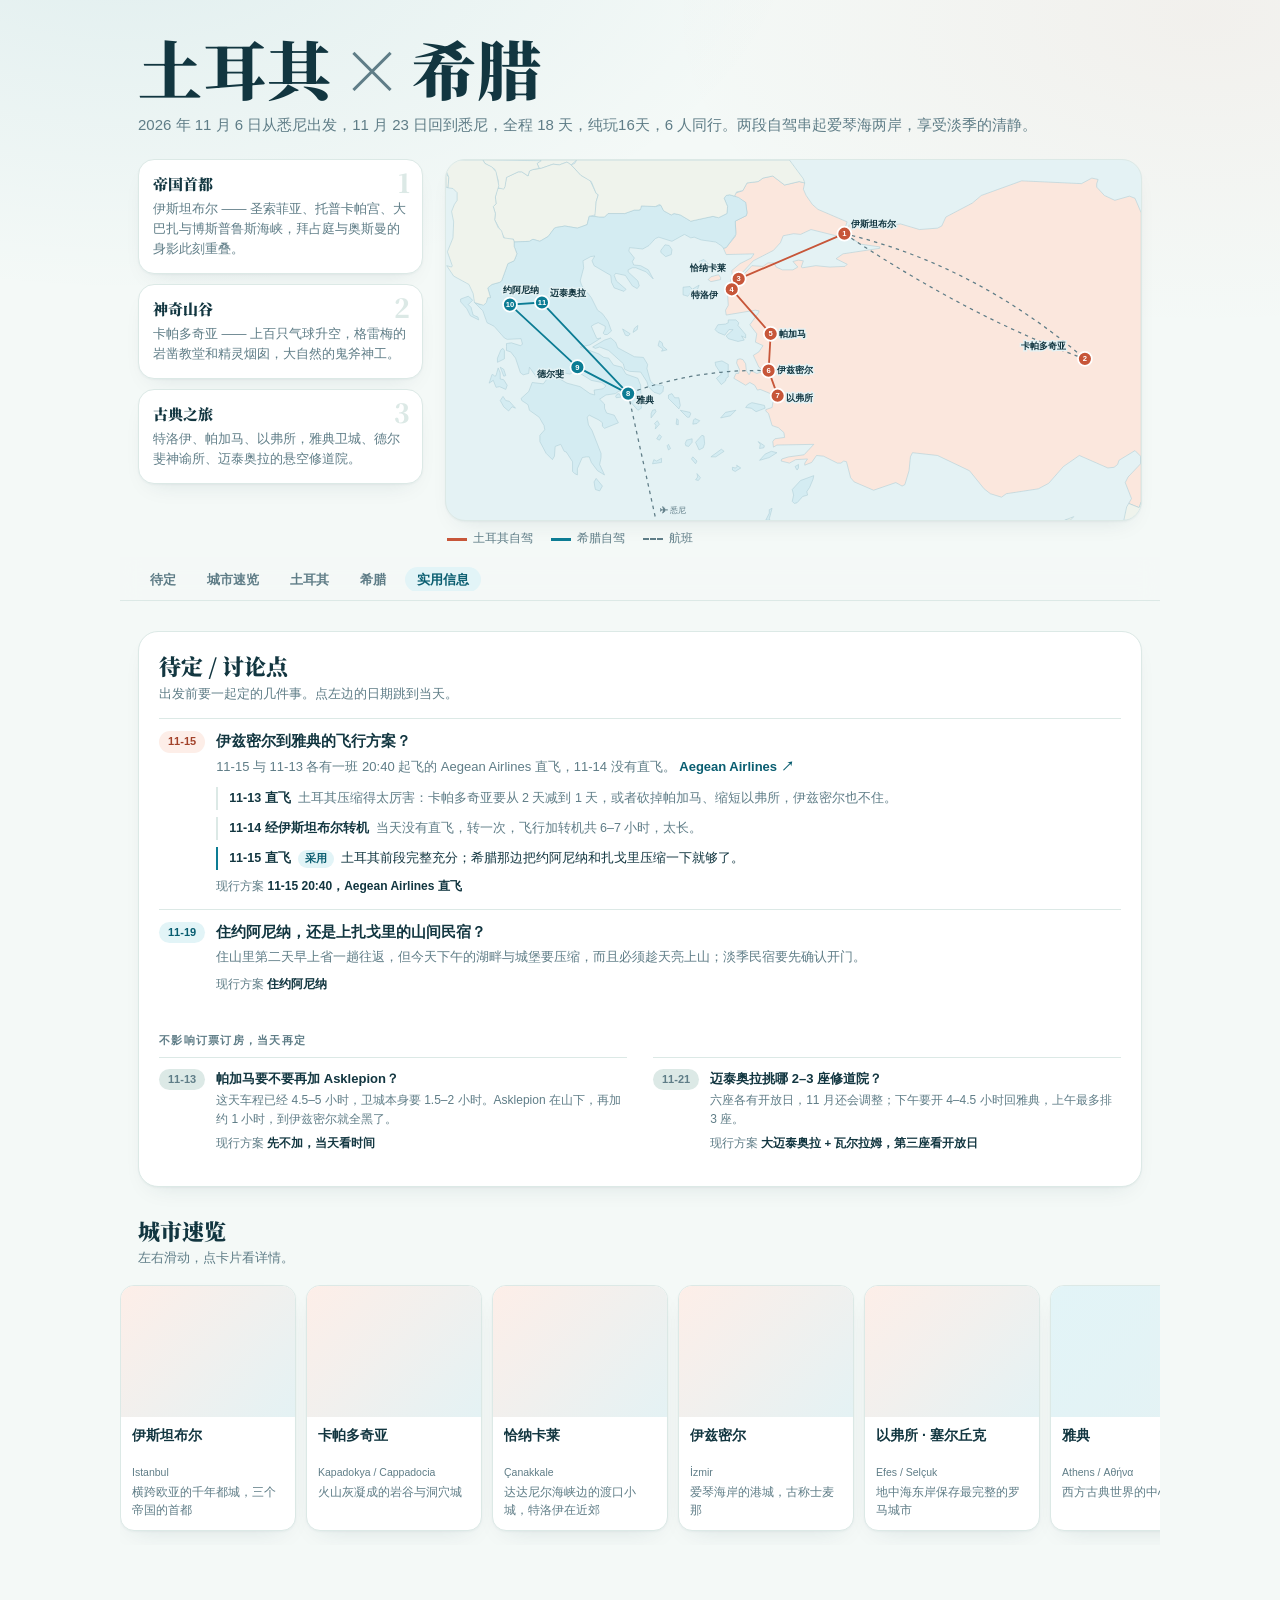
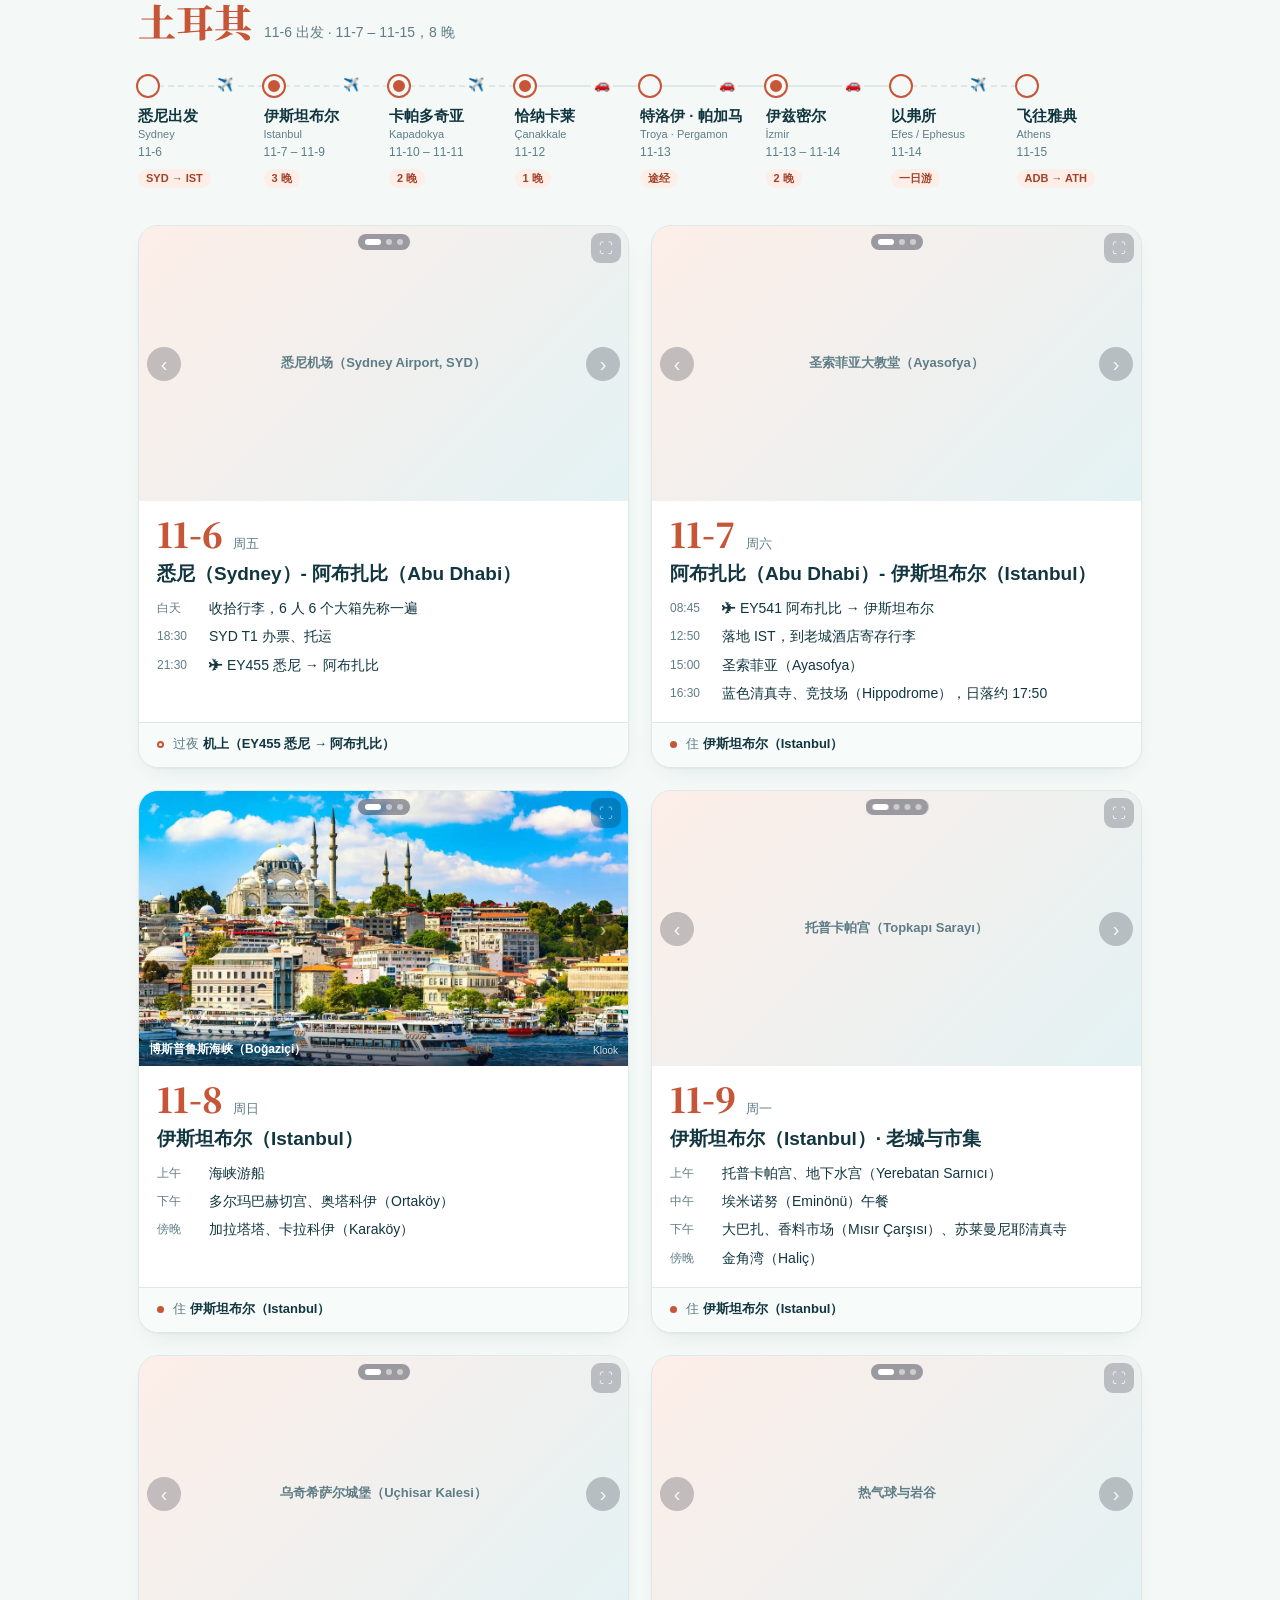
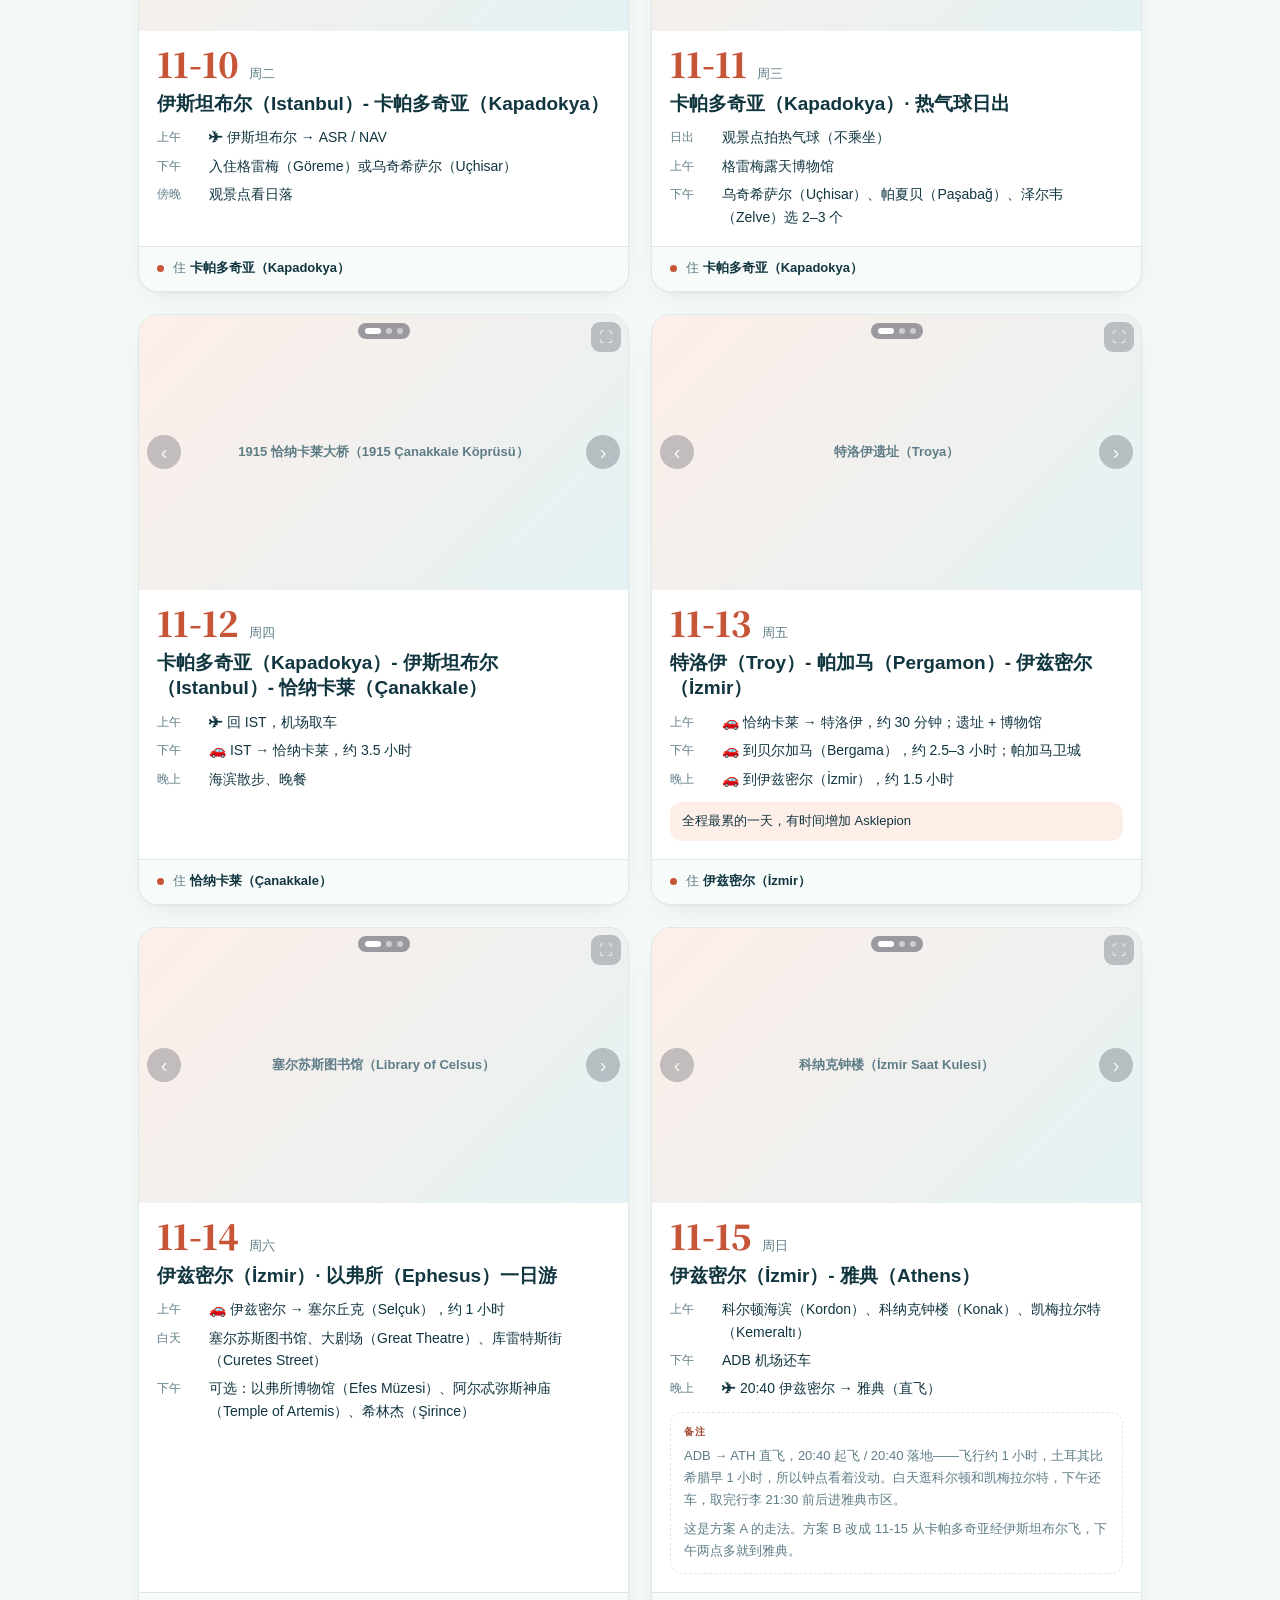
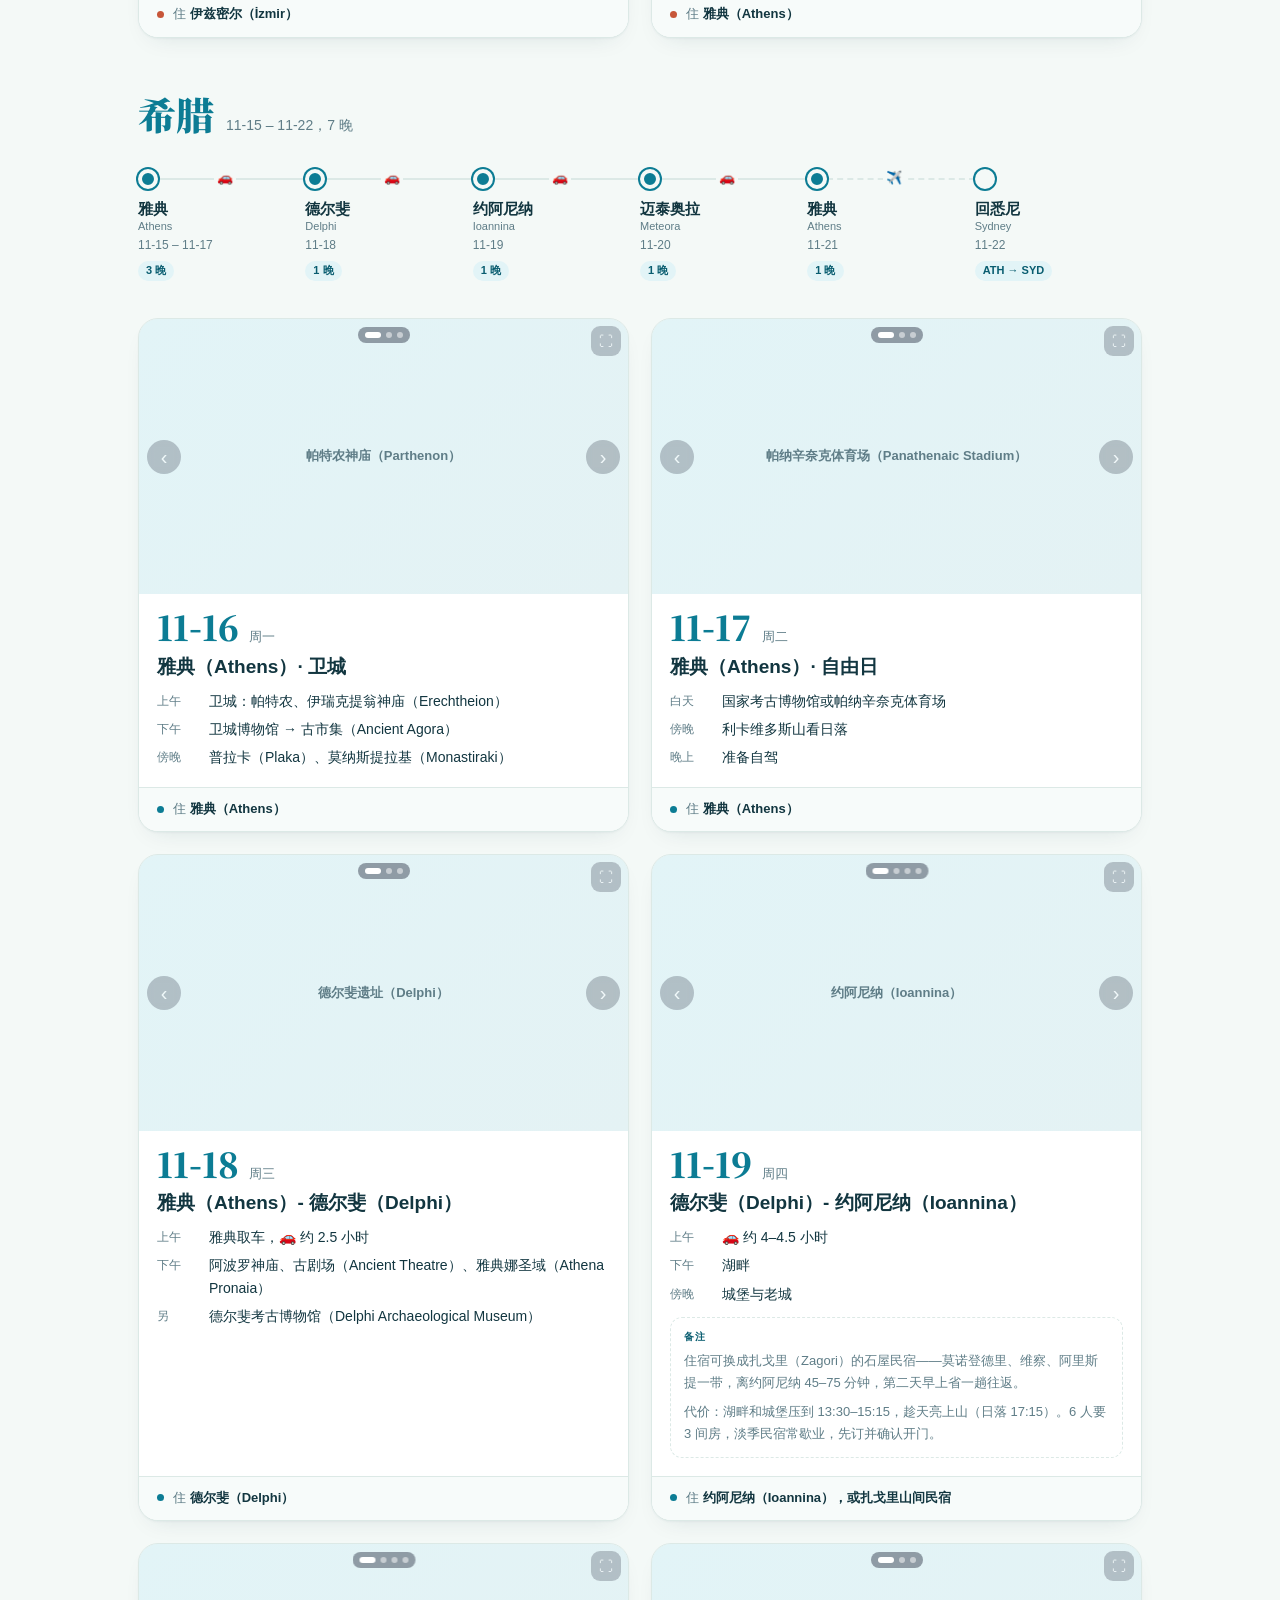
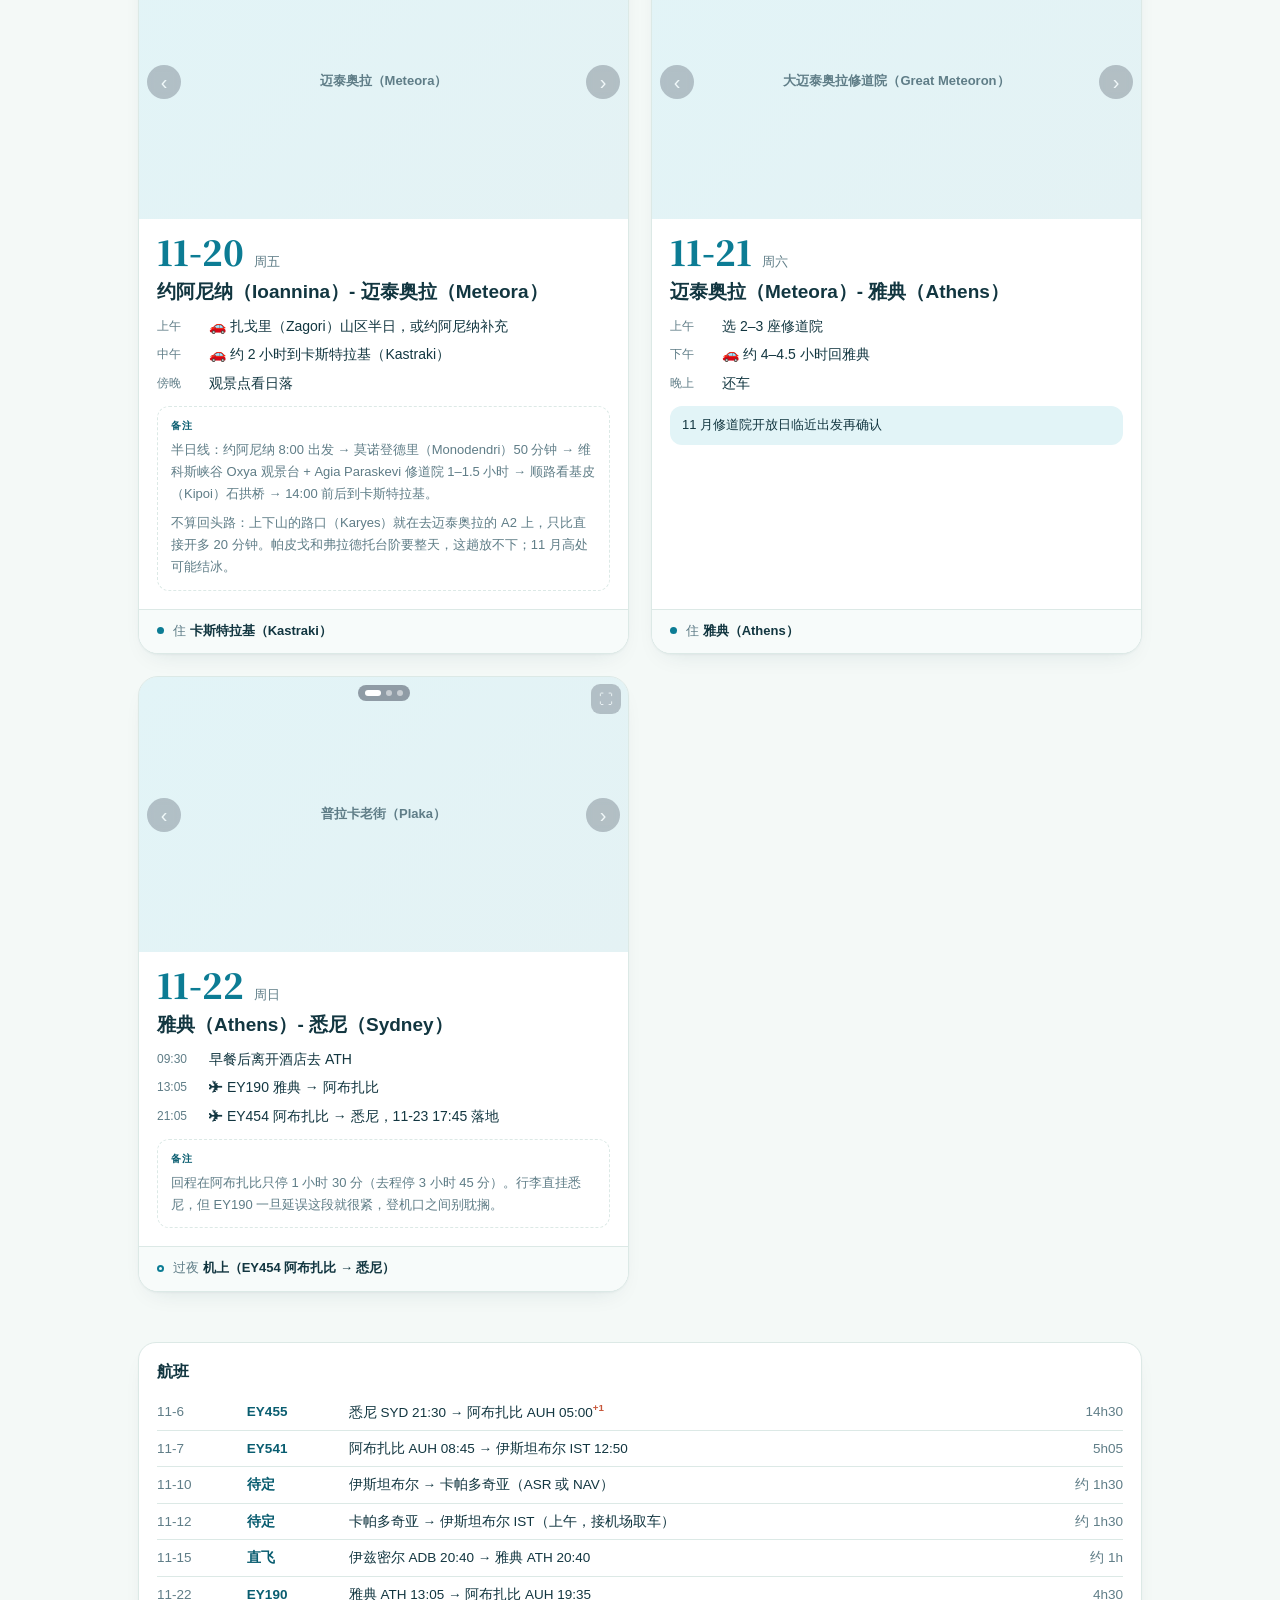
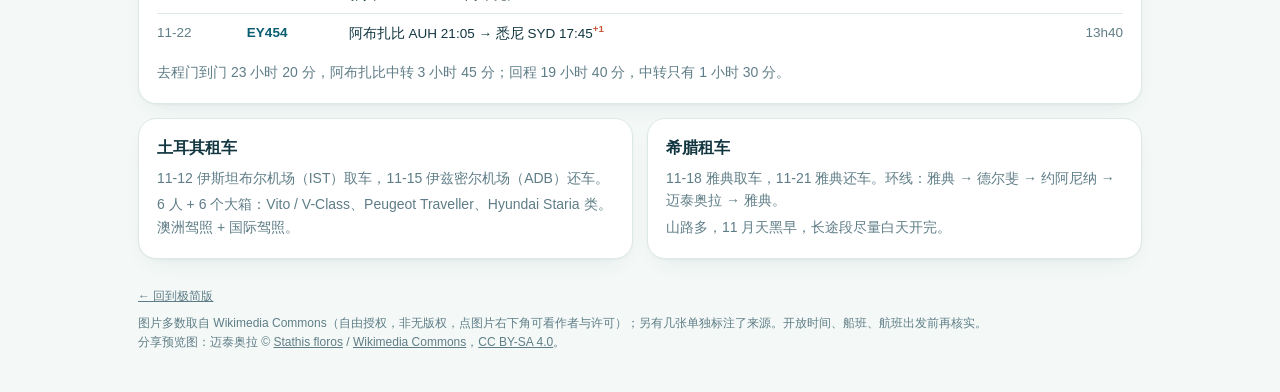
==== commit c22d6c4c: "加分享预览图；地图移到 A/B 切换下方 - images/og.jpg（1200×630）+ 完整的 og / twitter 标签，   两页各指向自己的 og:url，图片用绝对地址   图源 " ====
--- a/full.html
+++ b/full.html
@@ -10,6 +10,23 @@
   <link rel="preconnect" href="https://fonts.googleapis.com">
   <link rel="preconnect" href="https://fonts.gstatic.com" crossorigin>
   <link href="https://fonts.googleapis.com/css2?family=Noto+Serif+SC:wght@600;900&display=swap" rel="stylesheet">
+  <meta name="description" content="2026 年 11 月 6 日从悉尼出发，18 天，6 人同行。伊斯坦布尔、卡帕多奇亚、特洛伊、以弗所，接上雅典、德尔斐与迈泰奥拉的悬空修道院。两段自驾，淡季出行。">
+  <meta property="og:type" content="website">
+  <meta property="og:site_name" content="土耳其 × 希腊 2026.11">
+  <meta property="og:title" content="土耳其 × 希腊 2026.11 · 完整版">
+  <meta property="og:description" content="2026 年 11 月 6 日从悉尼出发，18 天，6 人同行。伊斯坦布尔、卡帕多奇亚、特洛伊、以弗所，接上雅典、德尔斐与迈泰奥拉的悬空修道院。两段自驾，淡季出行。">
+  <meta property="og:url" content="https://doumax.github.io/turkey-greece-2026/full.html">
+  <meta property="og:image" content="https://doumax.github.io/turkey-greece-2026/images/og.jpg">
+  <meta property="og:image:secure_url" content="https://doumax.github.io/turkey-greece-2026/images/og.jpg">
+  <meta property="og:image:type" content="image/jpeg">
+  <meta property="og:image:width" content="1200">
+  <meta property="og:image:height" content="630">
+  <meta property="og:image:alt" content="迈泰奥拉的砂岩巨柱与悬空修道院">
+  <meta property="og:locale" content="zh_CN">
+  <meta name="twitter:card" content="summary_large_image">
+  <meta name="twitter:title" content="土耳其 × 希腊 2026.11 · 完整版">
+  <meta name="twitter:description" content="2026 年 11 月 6 日从悉尼出发，18 天，6 人同行。伊斯坦布尔、卡帕多奇亚、特洛伊、以弗所，接上雅典、德尔斐与迈泰奥拉的悬空修道院。两段自驾，淡季出行。">
+  <meta name="twitter:image" content="https://doumax.github.io/turkey-greece-2026/images/og.jpg">
   <link rel="stylesheet" href="css/styles.css">
 </head>
 
@@ -207,7 +224,7 @@
     </div>
     <footer>
       <p style="margin:0 0 8px"><a href="index.html">← 回到极简版</a></p>
-      图片多数取自 Wikimedia Commons（自由授权，非无版权，点图片右下角可看作者与许可）；另有几张单独标注了来源。开放时间、船班、航班出发前再核实。</footer>
+      图片多数取自 Wikimedia Commons（自由授权，非无版权，点图片右下角可看作者与许可）；另有几张单独标注了来源。开放时间、船班、航班出发前再核实。<br>分享预览图：迈泰奥拉 © <a href="https://commons.wikimedia.org/wiki/User:Stathis_floros" target="_blank" rel="noopener">Stathis floros</a> / <a href="https://commons.wikimedia.org/wiki/File:Meteora%27s_monastery_2.jpg" target="_blank" rel="noopener">Wikimedia Commons</a>，<a href="https://creativecommons.org/licenses/by-sa/4.0/" target="_blank" rel="noopener">CC BY-SA 4.0</a>。</footer>
   </div>
 
   <div class="lb" id="lb" hidden role="dialog" aria-modal="true" aria-label="图片浏览">
